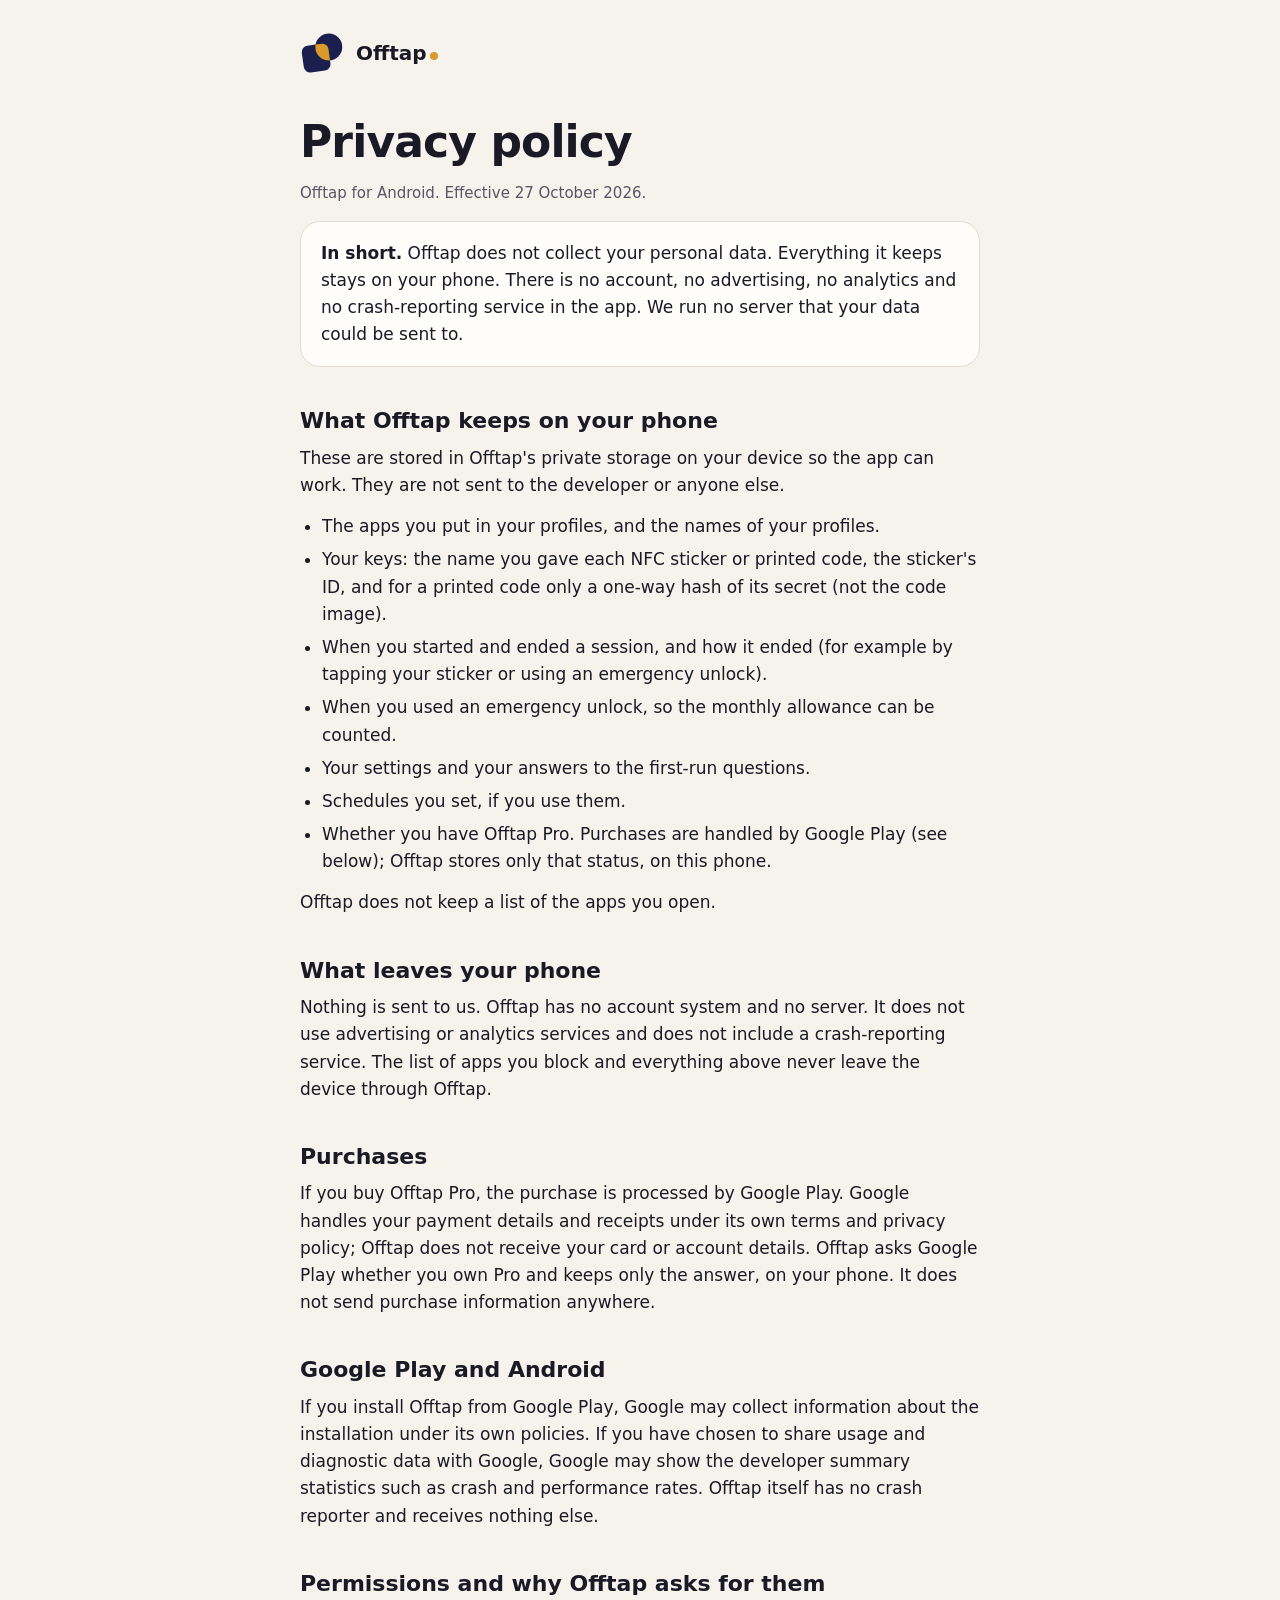
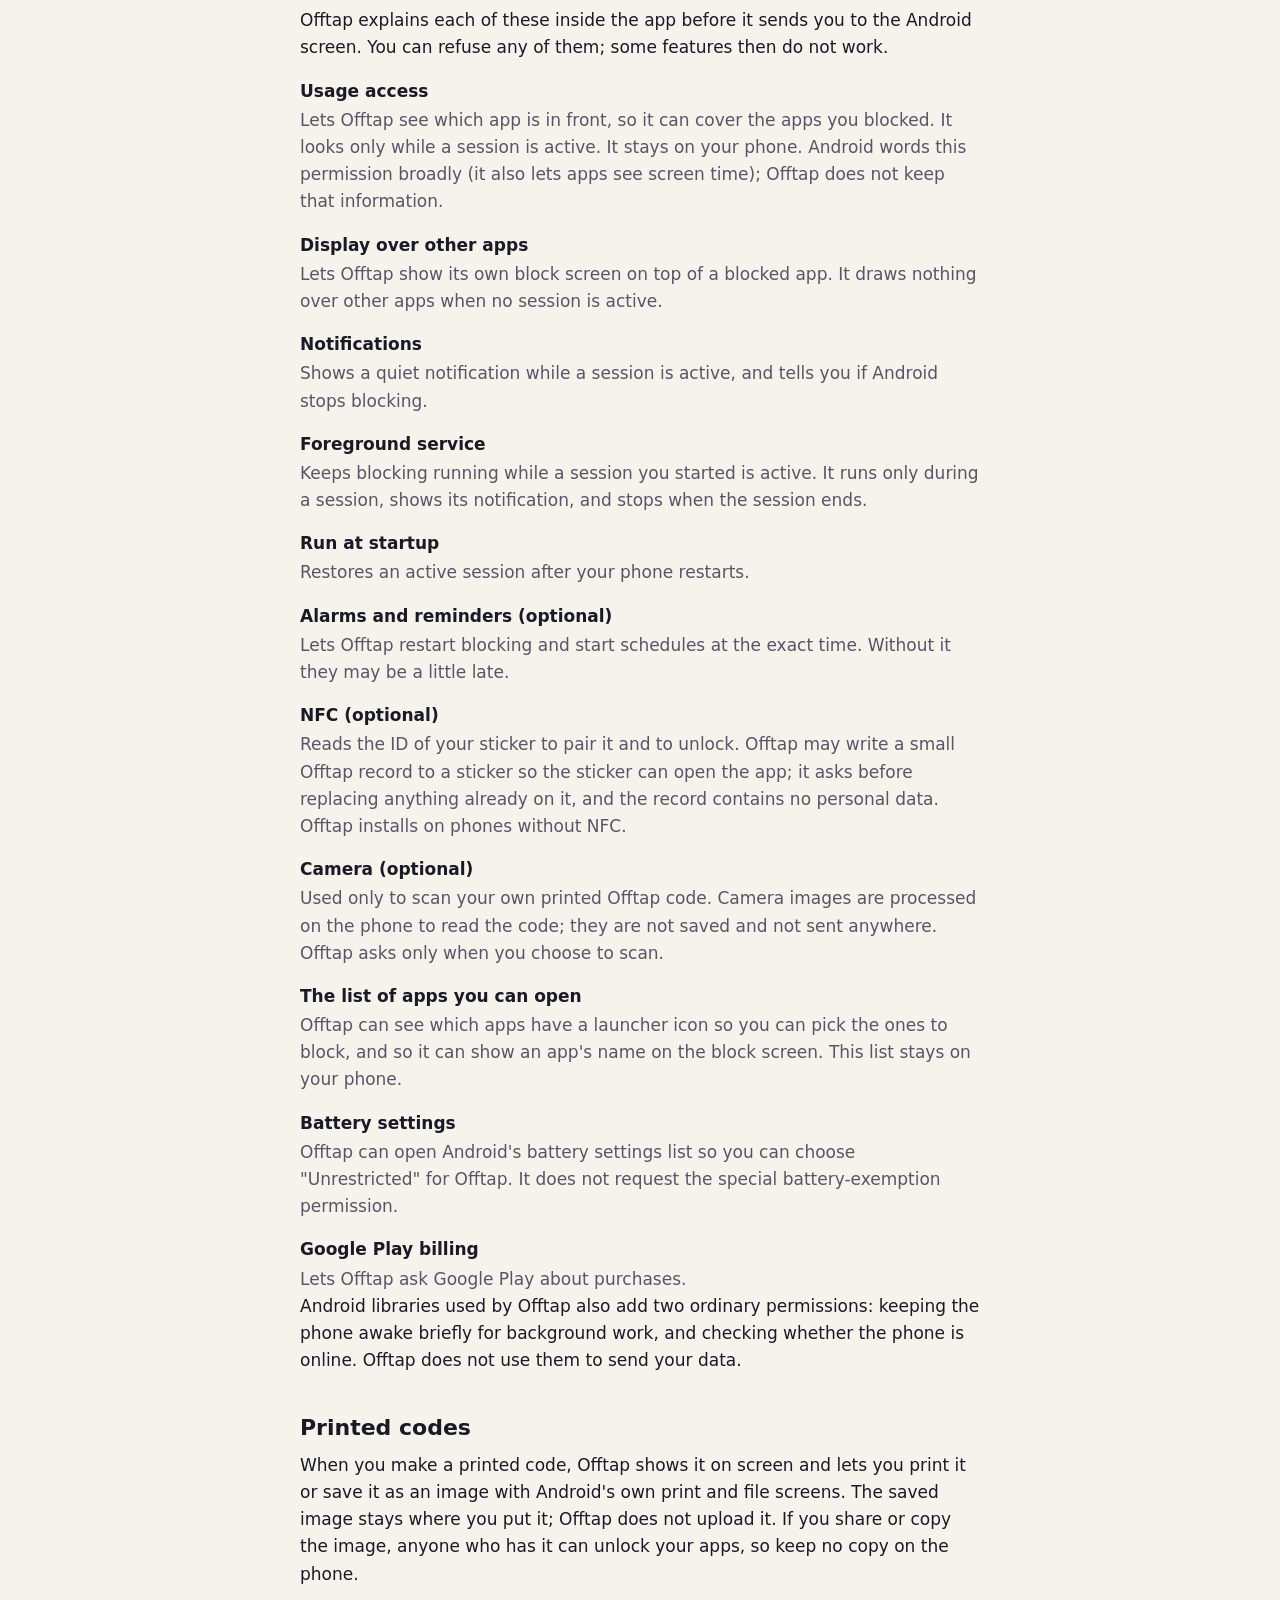
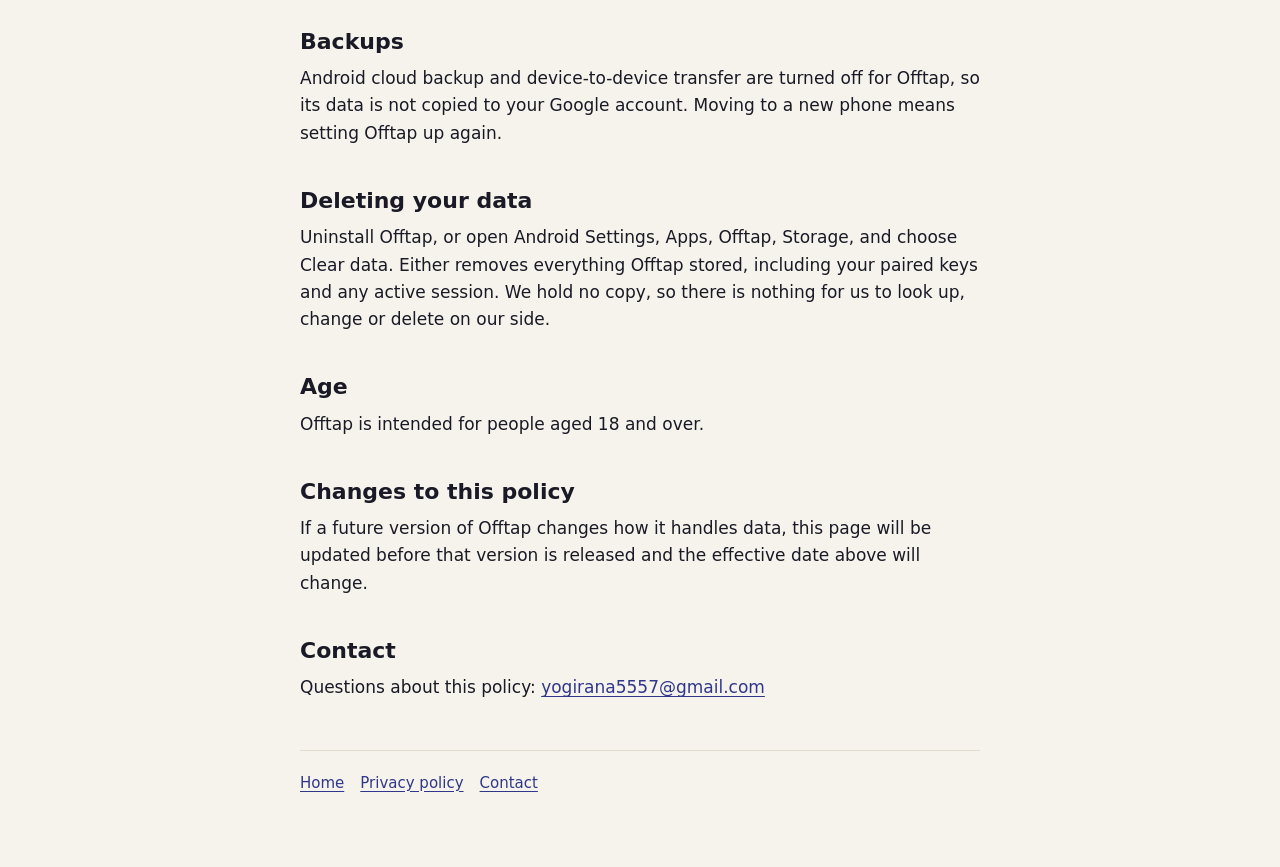
==== privacy/index.html @ 3bdf61bd "Initial commit: Offtap landing page and privacy policy Static HTML and CSS, no JavaScript, no extern" ====
<!doctype html>
<html lang="en">
<head>
<meta charset="utf-8">
<meta name="viewport" content="width=device-width,initial-scale=1">
<meta name="color-scheme" content="light dark">
<title>Offtap privacy policy</title>
<meta name="description" content="What the Offtap Android app stores on your phone, what it never does, and why each permission is needed.">
<link rel="icon" href="data:image/svg+xml,%3Csvg xmlns=%22http://www.w3.org/2000/svg%22 viewBox=%2221 21 66 66%22%3E%3Crect x=%220%22 y=%220%22 width=%22108%22 height=%22108%22 fill=%22%23D99A2B%22/%3E%3Cpath d=%22M34.65,44.51L53.1,41.92A8.28,8.28 0 0,1 62.45,48.97L65.04,67.42A8.28,8.28 0 0,1 58,76.77L39.55,79.36A8.28,8.28 0 0,1 30.2,72.32L27.6,53.87A8.28,8.28 0 0,1 34.65,44.51Z%22 fill=%22%231B1F4E%22/%3E%3Cpath d=%22M45.29,46.15A17.59,17.59 0 1,1 80.48,46.15A17.59,17.59 0 1,1 45.29,46.15Z%22 fill=%22%231B1F4E%22/%3E%3Cpath d=%22M45.58,42.98L51.63,42.13L53.76,41.86L55.3,41.91L56.78,42.24L58.16,42.82L59.41,43.65L60.49,44.68L61.37,45.9L62.03,47.28L62.39,48.62L63.24,54.62L64.09,60.64L64.5,63.59L62.88,63.75L60.43,63.58L58.03,63.07L55.73,62.23L53.56,61.07L51.57,59.63L49.81,57.93L48.3,55.99L47.07,53.87L46.15,51.59L45.56,49.21L45.3,46.77L45.38,44.31L45.56,43.1Z%22 fill=%22%23F7EEDB%22/%3E%3C/svg%3E%0A">
<style>
:root{color-scheme:light dark;--bg:#F6F3EC;--card:#FFFDF9;--ink:#191A26;--muted:#575566;--line:#E2DCD0;--accent:#30378A;--accentc:#E5E5F4;--ochre:#D99A2B}
@media (prefers-color-scheme:dark){:root{--bg:#111117;--card:#1A1A21;--ink:#EFEBE2;--muted:#AEAAB6;--line:#30303A;--accent:#B8BCF4;--accentc:#2E3373;--ochre:#E3A841}}
*{box-sizing:border-box}
html{-webkit-text-size-adjust:100%}
body{margin:0;background:var(--bg);color:var(--ink);font:400 17px/1.6 Inter,system-ui,-apple-system,"Segoe UI",Roboto,"Helvetica Neue",Arial,sans-serif}
.wrap{max-width:720px;margin:0 auto;padding:24px 20px 72px}
header.top{padding:8px 0 28px}
header.top a{color:var(--ink);text-decoration:none;font-weight:600;font-size:20px;display:inline-flex;align-items:center;gap:12px}
.dot{display:inline-block;width:8px;height:8px;border-radius:50%;background:var(--ochre);margin-left:3px}
.mark.dark{display:none}
@media (prefers-color-scheme:dark){.mark.light{display:none}.mark.dark{display:inline}}
h1{font-size:clamp(30px,7vw,44px);line-height:1.1;letter-spacing:-.02em;margin:8px 0 14px;font-weight:650}
h2{font-size:22px;line-height:1.25;margin:40px 0 10px;font-weight:600}
p{margin:0 0 14px}
.lead{font-size:19px;color:var(--muted)}
a{color:var(--accent);text-underline-offset:3px}
a:focus-visible{outline:3px solid var(--accent);outline-offset:2px;border-radius:4px}
.card{background:var(--card);border:1px solid var(--line);border-radius:20px;padding:18px 20px;margin:16px 0}
.card p:last-child,.card ul:last-child{margin-bottom:0}
ul,ol{padding-left:22px;margin:0 0 14px}
li{margin:0 0 6px}
dl{margin:0}
dt{font-weight:600;margin-top:16px}
dd{margin:2px 0 0;color:var(--muted)}
.meta{color:var(--muted);font-size:15px}
.pill{display:inline-block;background:var(--accentc);color:var(--ink);border-radius:999px;padding:2px 12px;font-size:14px;font-weight:600}
footer{margin-top:48px;padding-top:20px;border-top:1px solid var(--line);color:var(--muted);font-size:15px}
footer a{margin-right:16px}
</style>
</head>
<body>
<div class="wrap">
<header class="top"><a href="../"><svg class="mark light" viewBox="25.52 26.56 56.96 54.89" width="44" height="42" role="img" aria-label="Offtap mark"><path d="M34.65,44.51L53.1,41.92A8.28,8.28 0 0,1 62.45,48.97L65.04,67.42A8.28,8.28 0 0,1 58,76.77L39.55,79.36A8.28,8.28 0 0,1 30.2,72.32L27.6,53.87A8.28,8.28 0 0,1 34.65,44.51Z" fill="#1B1F4E"/><path d="M45.29,46.15A17.59,17.59 0 1,1 80.48,46.15A17.59,17.59 0 1,1 45.29,46.15Z" fill="#1B1F4E"/><path d="M45.58,42.98L51.63,42.13L53.76,41.86L55.3,41.91L56.78,42.24L58.16,42.82L59.41,43.65L60.49,44.68L61.37,45.9L62.03,47.28L62.39,48.62L63.24,54.62L64.09,60.64L64.5,63.59L62.88,63.75L60.43,63.58L58.03,63.07L55.73,62.23L53.56,61.07L51.57,59.63L49.81,57.93L48.3,55.99L47.07,53.87L46.15,51.59L45.56,49.21L45.3,46.77L45.38,44.31L45.56,43.1Z" fill="#D99A2B"/></svg><svg class="mark dark" viewBox="25.52 26.56 56.96 54.89" width="44" height="42" role="img" aria-label="Offtap mark"><path d="M64.84,65.95L65.11,68.08L65.06,69.62L64.73,71.1L64.14,72.48L63.32,73.73L62.28,74.81L61.06,75.69L59.69,76.35L58.35,76.71L52.35,77.56L46.32,78.41L40.27,79.26L38.57,79.44L37.05,79.33L35.58,78.95L34.22,78.31L33,77.45L31.96,76.37L31.12,75.12L30.52,73.72L29.55,67.69L28.71,61.75L27.87,55.77L27.55,53.36L27.57,51.82L27.87,50.33L28.43,48.94L29.23,47.67L30.25,46.57L31.45,45.67L32.81,44.99L34.15,44.6L40.17,43.74L43.27,43.3L43.09,45.88L43.2,48.22L43.58,50.54L44.23,52.79L45.15,54.95L46.32,56.99L47.72,58.88L49.33,60.58L51.14,62.09L53.11,63.36L55.21,64.4L57.43,65.18L59.72,65.69L62.05,65.93L64.4,65.89L64.81,65.85Z" fill="#EFEBE2"/><path d="M46.19,40.6L47.12,38.33L48.36,36.21L49.89,34.29L51.67,32.6L53.66,31.17L55.84,30.03L58.15,29.21L60.56,28.71L63.01,28.56L65.45,28.75L67.85,29.27L70.15,30.13L72.31,31.3L74.29,32.75L76.04,34.47L77.54,36.42L78.75,38.55L79.65,40.83L80.23,43.22L80.47,45.66L80.37,48.11L79.93,50.53L79.15,52.86L78.06,55.06L76.67,57.08L75.02,58.89L73.13,60.46L71.03,61.74L68.79,62.73L66.78,63.31L65.85,57.34L65.01,51.37L64.55,48.16L64.16,46.71L63.49,45.18L62.6,43.79L61.5,42.55L60.22,41.51L58.8,40.68L57.26,40.08L55.63,39.73L54.13,39.64L48.17,40.39L46.18,40.67Z" fill="#EFEBE2"/><path d="M45.58,42.98L51.63,42.13L53.76,41.86L55.3,41.91L56.78,42.24L58.16,42.82L59.41,43.65L60.49,44.68L61.37,45.9L62.03,47.28L62.39,48.62L63.24,54.62L64.09,60.64L64.5,63.59L62.88,63.75L60.43,63.58L58.03,63.07L55.73,62.23L53.56,61.07L51.57,59.63L49.81,57.93L48.3,55.99L47.07,53.87L46.15,51.59L45.56,49.21L45.3,46.77L45.38,44.31L45.56,43.1Z" fill="#E3A841"/></svg><span>Offtap<i class="dot"></i></span></a></header>
<main>
<h1>Privacy policy</h1>
<p class="meta">Offtap for Android. Effective 27 October 2026.</p>

<div class="card">
<p><strong>In short.</strong> Offtap does not collect your personal data. Everything it keeps stays on your phone. There is no account, no advertising, no analytics and no crash-reporting service in the app. We run no server that your data could be sent to.</p>
</div>

<h2>What Offtap keeps on your phone</h2>
<p>These are stored in Offtap's private storage on your device so the app can work. They are not sent to the developer or anyone else.</p>
<ul>
<li>The apps you put in your profiles, and the names of your profiles.</li>
<li>Your keys: the name you gave each NFC sticker or printed code, the sticker's ID, and for a printed code only a one-way hash of its secret (not the code image).</li>
<li>When you started and ended a session, and how it ended (for example by tapping your sticker or using an emergency unlock).</li>
<li>When you used an emergency unlock, so the monthly allowance can be counted.</li>
<li>Your settings and your answers to the first-run questions.</li>
<li>Schedules you set, if you use them.</li>
<li>Whether you have Offtap Pro. Purchases are handled by Google Play (see below); Offtap stores only that status, on this phone.</li>
</ul>
<p>Offtap does not keep a list of the apps you open.</p>

<h2>What leaves your phone</h2>
<p>Nothing is sent to us. Offtap has no account system and no server. It does not use advertising or analytics services and does not include a crash-reporting service. The list of apps you block and everything above never leave the device through Offtap.</p>

<h2>Purchases</h2>
<p>If you buy Offtap Pro, the purchase is processed by Google Play. Google handles your payment details and receipts under its own terms and privacy policy; Offtap does not receive your card or account details. Offtap asks Google Play whether you own Pro and keeps only the answer, on your phone. It does not send purchase information anywhere.</p>

<h2>Google Play and Android</h2>
<p>If you install Offtap from Google Play, Google may collect information about the installation under its own policies. If you have chosen to share usage and diagnostic data with Google, Google may show the developer summary statistics such as crash and performance rates. Offtap itself has no crash reporter and receives nothing else.</p>

<h2>Permissions and why Offtap asks for them</h2>
<p>Offtap explains each of these inside the app before it sends you to the Android screen. You can refuse any of them; some features then do not work.</p>
<dl>
<dt>Usage access</dt>
<dd>Lets Offtap see which app is in front, so it can cover the apps you blocked. It looks only while a session is active. It stays on your phone. Android words this permission broadly (it also lets apps see screen time); Offtap does not keep that information.</dd>
<dt>Display over other apps</dt>
<dd>Lets Offtap show its own block screen on top of a blocked app. It draws nothing over other apps when no session is active.</dd>
<dt>Notifications</dt>
<dd>Shows a quiet notification while a session is active, and tells you if Android stops blocking.</dd>
<dt>Foreground service</dt>
<dd>Keeps blocking running while a session you started is active. It runs only during a session, shows its notification, and stops when the session ends.</dd>
<dt>Run at startup</dt>
<dd>Restores an active session after your phone restarts.</dd>
<dt>Alarms and reminders (optional)</dt>
<dd>Lets Offtap restart blocking and start schedules at the exact time. Without it they may be a little late.</dd>
<dt>NFC (optional)</dt>
<dd>Reads the ID of your sticker to pair it and to unlock. Offtap may write a small Offtap record to a sticker so the sticker can open the app; it asks before replacing anything already on it, and the record contains no personal data. Offtap installs on phones without NFC.</dd>
<dt>Camera (optional)</dt>
<dd>Used only to scan your own printed Offtap code. Camera images are processed on the phone to read the code; they are not saved and not sent anywhere. Offtap asks only when you choose to scan.</dd>
<dt>The list of apps you can open</dt>
<dd>Offtap can see which apps have a launcher icon so you can pick the ones to block, and so it can show an app's name on the block screen. This list stays on your phone.</dd>
<dt>Battery settings</dt>
<dd>Offtap can open Android's battery settings list so you can choose "Unrestricted" for Offtap. It does not request the special battery-exemption permission.</dd>
<dt>Google Play billing</dt>
<dd>Lets Offtap ask Google Play about purchases.</dd>
</dl>
<p>Android libraries used by Offtap also add two ordinary permissions: keeping the phone awake briefly for background work, and checking whether the phone is online. Offtap does not use them to send your data.</p>

<h2>Printed codes</h2>
<p>When you make a printed code, Offtap shows it on screen and lets you print it or save it as an image with Android's own print and file screens. The saved image stays where you put it; Offtap does not upload it. If you share or copy the image, anyone who has it can unlock your apps, so keep no copy on the phone.</p>

<h2>Backups</h2>
<p>Android cloud backup and device-to-device transfer are turned off for Offtap, so its data is not copied to your Google account. Moving to a new phone means setting Offtap up again.</p>

<h2>Deleting your data</h2>
<p>Uninstall Offtap, or open Android Settings, Apps, Offtap, Storage, and choose Clear data. Either removes everything Offtap stored, including your paired keys and any active session. We hold no copy, so there is nothing for us to look up, change or delete on our side.</p>

<h2>Age</h2>
<p>Offtap is intended for people aged 18 and over.</p>

<h2>Changes to this policy</h2>
<p>If a future version of Offtap changes how it handles data, this page will be updated before that version is released and the effective date above will change.</p>

<h2>Contact</h2>
<p>Questions about this policy: <a href="mailto:yogirana5557@gmail.com">yogirana5557@gmail.com</a></p>
</main>
<footer>
<a href="../">Home</a><a href="./">Privacy policy</a><a href="mailto:yogirana5557@gmail.com">Contact</a>
</footer>
</div>
</body>
</html>
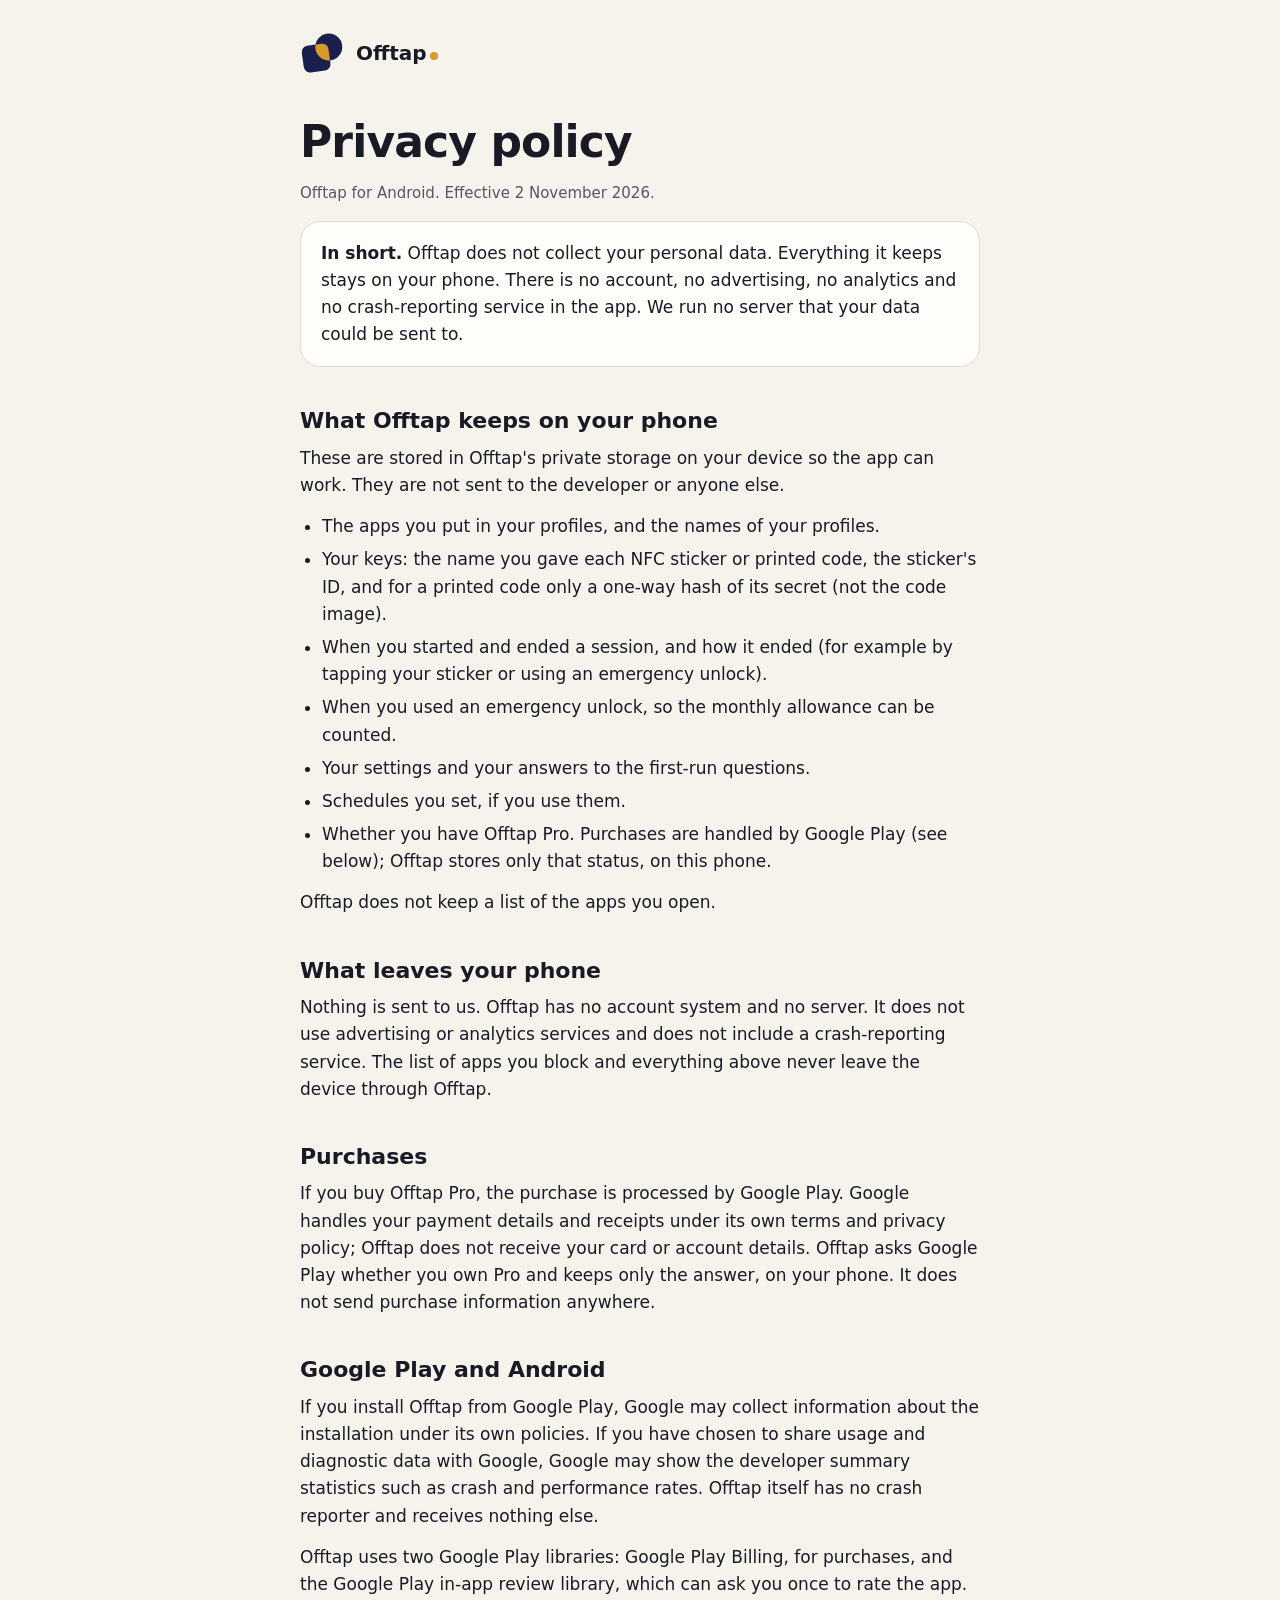
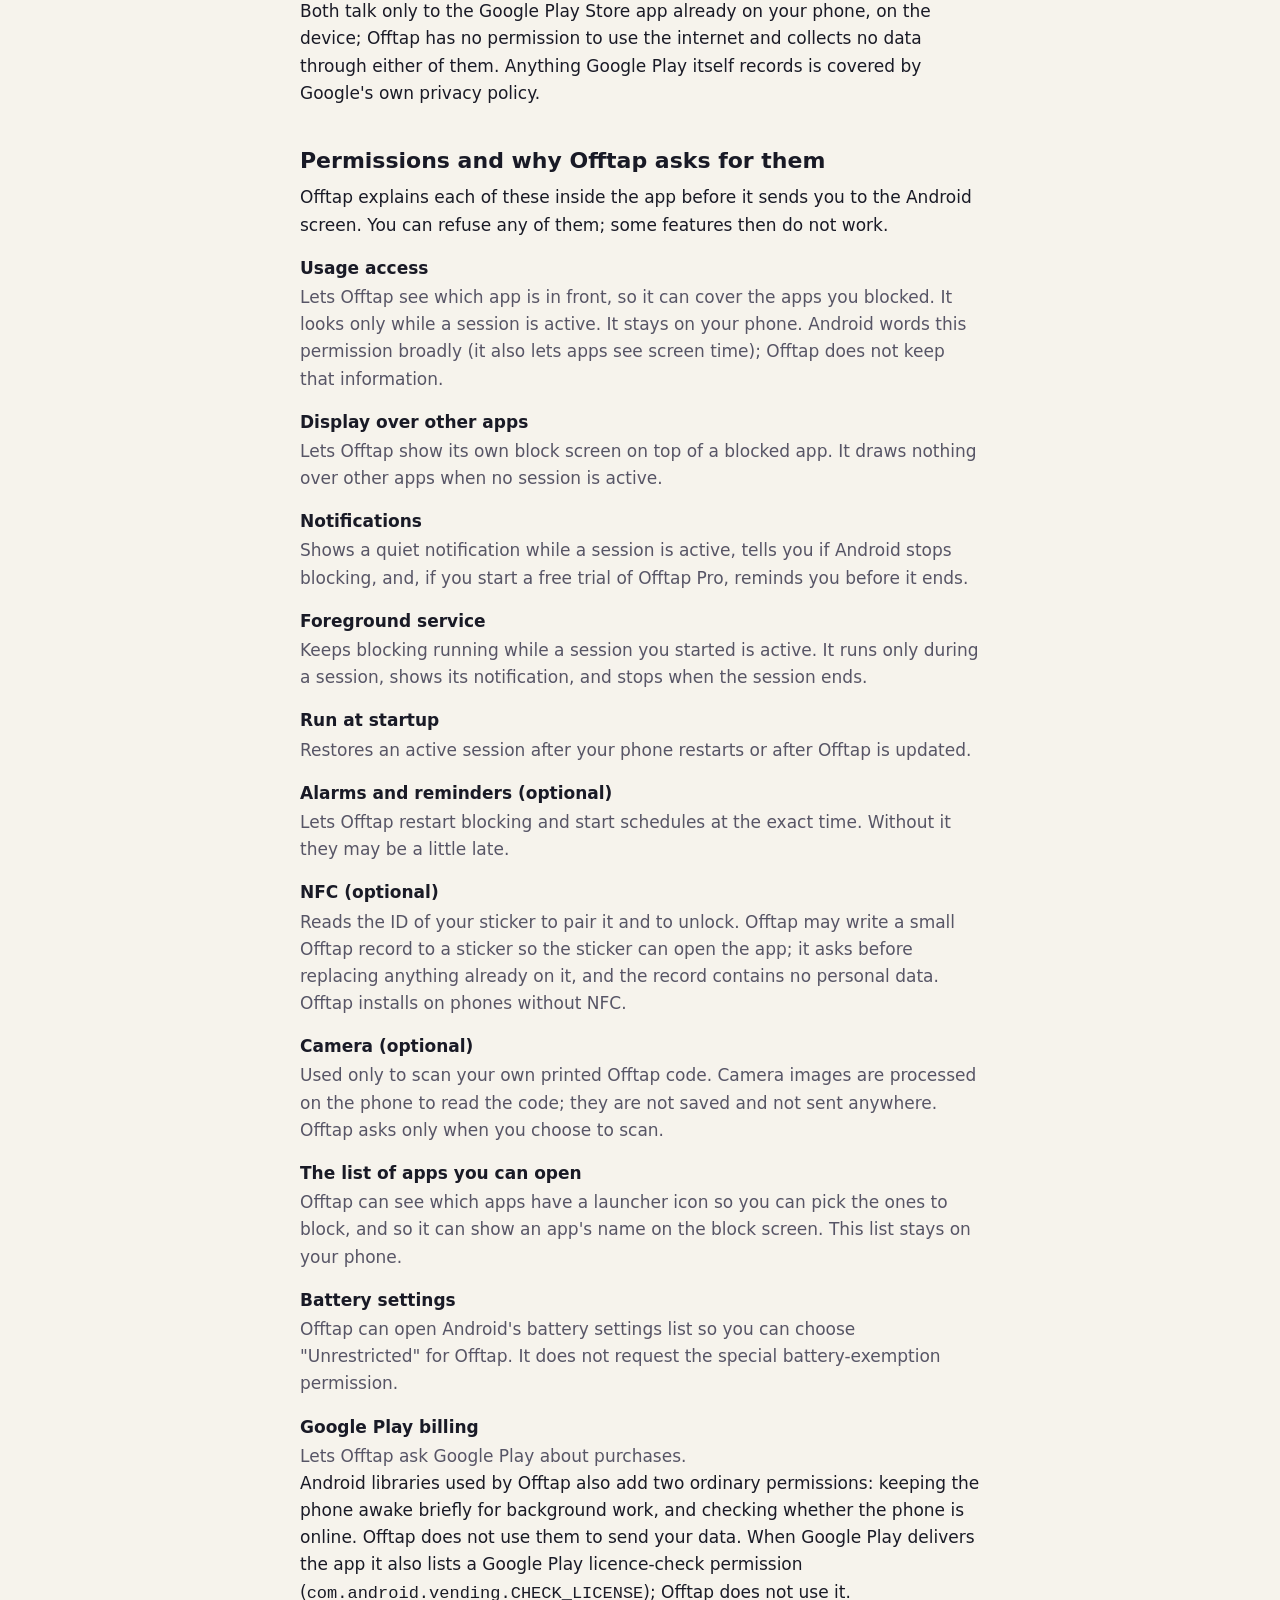
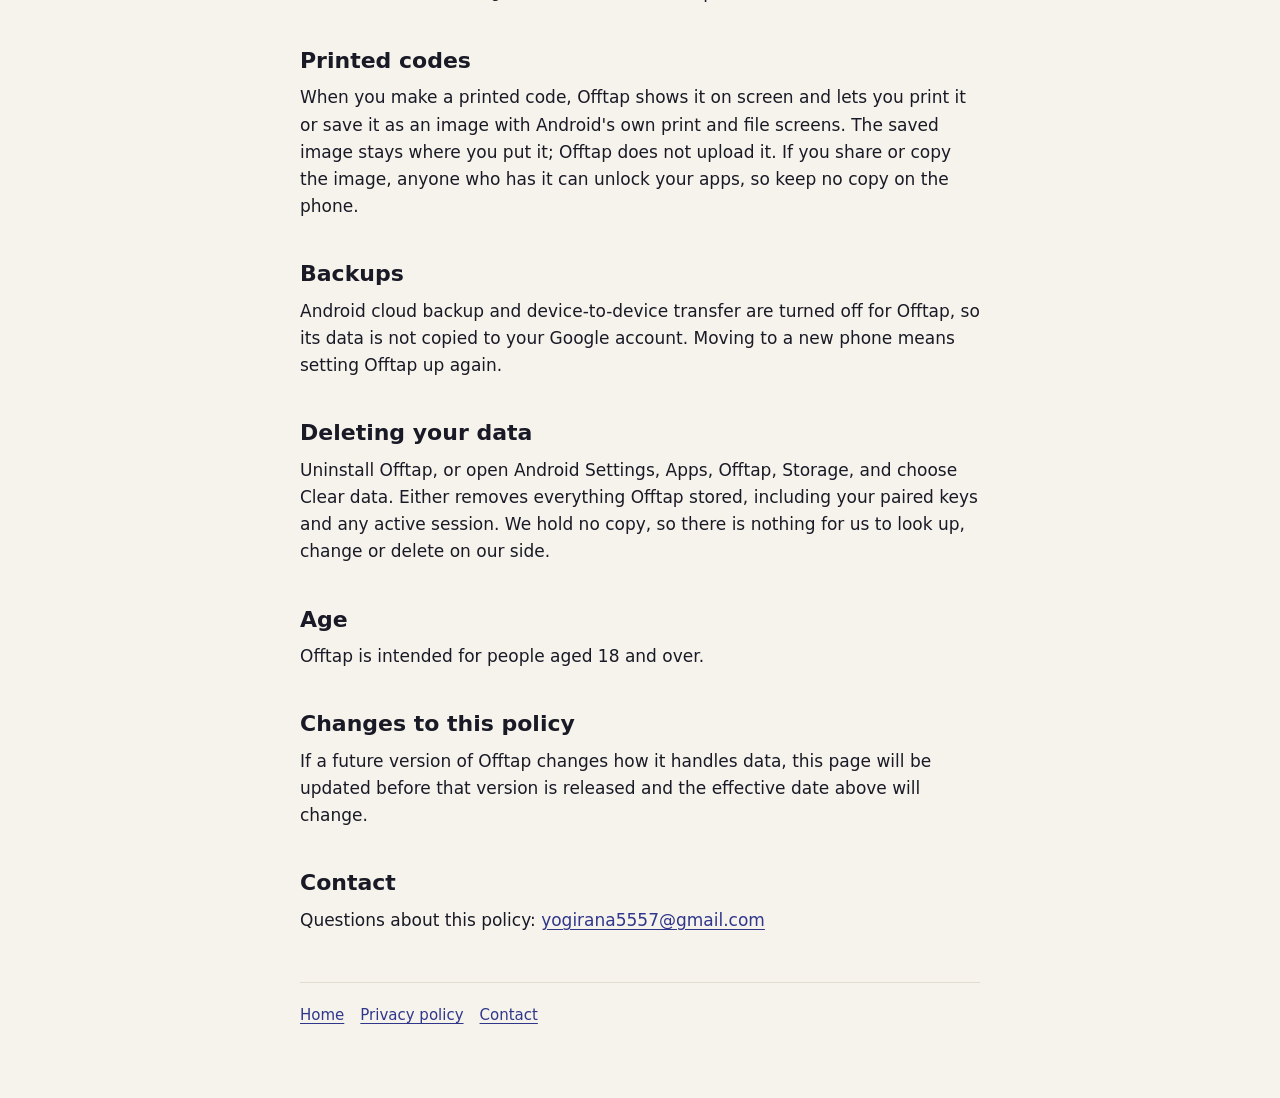
==== commit 0f525995: "Site: Play Store link, privacy policy update (billing/review libraries, CHECK_LICENSE, effective 2 N" ====
--- a/privacy/index.html
+++ b/privacy/index.html
@@ -43,7 +43,7 @@
 <header class="top"><a href="../"><svg class="mark light" viewBox="25.52 26.56 56.96 54.89" width="44" height="42" role="img" aria-label="Offtap mark"><path d="M34.65,44.51L53.1,41.92A8.28,8.28 0 0,1 62.45,48.97L65.04,67.42A8.28,8.28 0 0,1 58,76.77L39.55,79.36A8.28,8.28 0 0,1 30.2,72.32L27.6,53.87A8.28,8.28 0 0,1 34.65,44.51Z" fill="#1B1F4E"/><path d="M45.29,46.15A17.59,17.59 0 1,1 80.48,46.15A17.59,17.59 0 1,1 45.29,46.15Z" fill="#1B1F4E"/><path d="M45.58,42.98L51.63,42.13L53.76,41.86L55.3,41.91L56.78,42.24L58.16,42.82L59.41,43.65L60.49,44.68L61.37,45.9L62.03,47.28L62.39,48.62L63.24,54.62L64.09,60.64L64.5,63.59L62.88,63.75L60.43,63.58L58.03,63.07L55.73,62.23L53.56,61.07L51.57,59.63L49.81,57.93L48.3,55.99L47.07,53.87L46.15,51.59L45.56,49.21L45.3,46.77L45.38,44.31L45.56,43.1Z" fill="#D99A2B"/></svg><svg class="mark dark" viewBox="25.52 26.56 56.96 54.89" width="44" height="42" role="img" aria-label="Offtap mark"><path d="M64.84,65.95L65.11,68.08L65.06,69.62L64.73,71.1L64.14,72.48L63.32,73.73L62.28,74.81L61.06,75.69L59.69,76.35L58.35,76.71L52.35,77.56L46.32,78.41L40.27,79.26L38.57,79.44L37.05,79.33L35.58,78.95L34.22,78.31L33,77.45L31.96,76.37L31.12,75.12L30.52,73.72L29.55,67.69L28.71,61.75L27.87,55.77L27.55,53.36L27.57,51.82L27.87,50.33L28.43,48.94L29.23,47.67L30.25,46.57L31.45,45.67L32.81,44.99L34.15,44.6L40.17,43.74L43.27,43.3L43.09,45.88L43.2,48.22L43.58,50.54L44.23,52.79L45.15,54.95L46.32,56.99L47.72,58.88L49.33,60.58L51.14,62.09L53.11,63.36L55.21,64.4L57.43,65.18L59.72,65.69L62.05,65.93L64.4,65.89L64.81,65.85Z" fill="#EFEBE2"/><path d="M46.19,40.6L47.12,38.33L48.36,36.21L49.89,34.29L51.67,32.6L53.66,31.17L55.84,30.03L58.15,29.21L60.56,28.71L63.01,28.56L65.45,28.75L67.85,29.27L70.15,30.13L72.31,31.3L74.29,32.75L76.04,34.47L77.54,36.42L78.75,38.55L79.65,40.83L80.23,43.22L80.47,45.66L80.37,48.11L79.93,50.53L79.15,52.86L78.06,55.06L76.67,57.08L75.02,58.89L73.13,60.46L71.03,61.74L68.79,62.73L66.78,63.31L65.85,57.34L65.01,51.37L64.55,48.16L64.16,46.71L63.49,45.18L62.6,43.79L61.5,42.55L60.22,41.51L58.8,40.68L57.26,40.08L55.63,39.73L54.13,39.64L48.17,40.39L46.18,40.67Z" fill="#EFEBE2"/><path d="M45.58,42.98L51.63,42.13L53.76,41.86L55.3,41.91L56.78,42.24L58.16,42.82L59.41,43.65L60.49,44.68L61.37,45.9L62.03,47.28L62.39,48.62L63.24,54.62L64.09,60.64L64.5,63.59L62.88,63.75L60.43,63.58L58.03,63.07L55.73,62.23L53.56,61.07L51.57,59.63L49.81,57.93L48.3,55.99L47.07,53.87L46.15,51.59L45.56,49.21L45.3,46.77L45.38,44.31L45.56,43.1Z" fill="#E3A841"/></svg><span>Offtap<i class="dot"></i></span></a></header>
 <main>
 <h1>Privacy policy</h1>
-<p class="meta">Offtap for Android. Effective 27 October 2026.</p>
+<p class="meta">Offtap for Android. Effective 2 November 2026.</p>
 
 <div class="card">
 <p><strong>In short.</strong> Offtap does not collect your personal data. Everything it keeps stays on your phone. There is no account, no advertising, no analytics and no crash-reporting service in the app. We run no server that your data could be sent to.</p>
@@ -70,6 +70,7 @@
 
 <h2>Google Play and Android</h2>
 <p>If you install Offtap from Google Play, Google may collect information about the installation under its own policies. If you have chosen to share usage and diagnostic data with Google, Google may show the developer summary statistics such as crash and performance rates. Offtap itself has no crash reporter and receives nothing else.</p>
+<p>Offtap uses two Google Play libraries: Google Play Billing, for purchases, and the Google Play in-app review library, which can ask you once to rate the app. Both talk only to the Google Play Store app already on your phone, on the device; Offtap has no permission to use the internet and collects no data through either of them. Anything Google Play itself records is covered by Google's own privacy policy.</p>
 
 <h2>Permissions and why Offtap asks for them</h2>
 <p>Offtap explains each of these inside the app before it sends you to the Android screen. You can refuse any of them; some features then do not work.</p>
@@ -79,11 +80,11 @@
 <dt>Display over other apps</dt>
 <dd>Lets Offtap show its own block screen on top of a blocked app. It draws nothing over other apps when no session is active.</dd>
 <dt>Notifications</dt>
-<dd>Shows a quiet notification while a session is active, and tells you if Android stops blocking.</dd>
+<dd>Shows a quiet notification while a session is active, tells you if Android stops blocking, and, if you start a free trial of Offtap Pro, reminds you before it ends.</dd>
 <dt>Foreground service</dt>
 <dd>Keeps blocking running while a session you started is active. It runs only during a session, shows its notification, and stops when the session ends.</dd>
 <dt>Run at startup</dt>
-<dd>Restores an active session after your phone restarts.</dd>
+<dd>Restores an active session after your phone restarts or after Offtap is updated.</dd>
 <dt>Alarms and reminders (optional)</dt>
 <dd>Lets Offtap restart blocking and start schedules at the exact time. Without it they may be a little late.</dd>
 <dt>NFC (optional)</dt>
@@ -97,7 +98,7 @@
 <dt>Google Play billing</dt>
 <dd>Lets Offtap ask Google Play about purchases.</dd>
 </dl>
-<p>Android libraries used by Offtap also add two ordinary permissions: keeping the phone awake briefly for background work, and checking whether the phone is online. Offtap does not use them to send your data.</p>
+<p>Android libraries used by Offtap also add two ordinary permissions: keeping the phone awake briefly for background work, and checking whether the phone is online. Offtap does not use them to send your data. When Google Play delivers the app it also lists a Google Play licence-check permission (<code>com.android.vending.CHECK_LICENSE</code>); Offtap does not use it.</p>
 
 <h2>Printed codes</h2>
 <p>When you make a printed code, Offtap shows it on screen and lets you print it or save it as an image with Android's own print and file screens. The saved image stays where you put it; Offtap does not upload it. If you share or copy the image, anyone who has it can unlock your apps, so keep no copy on the phone.</p>
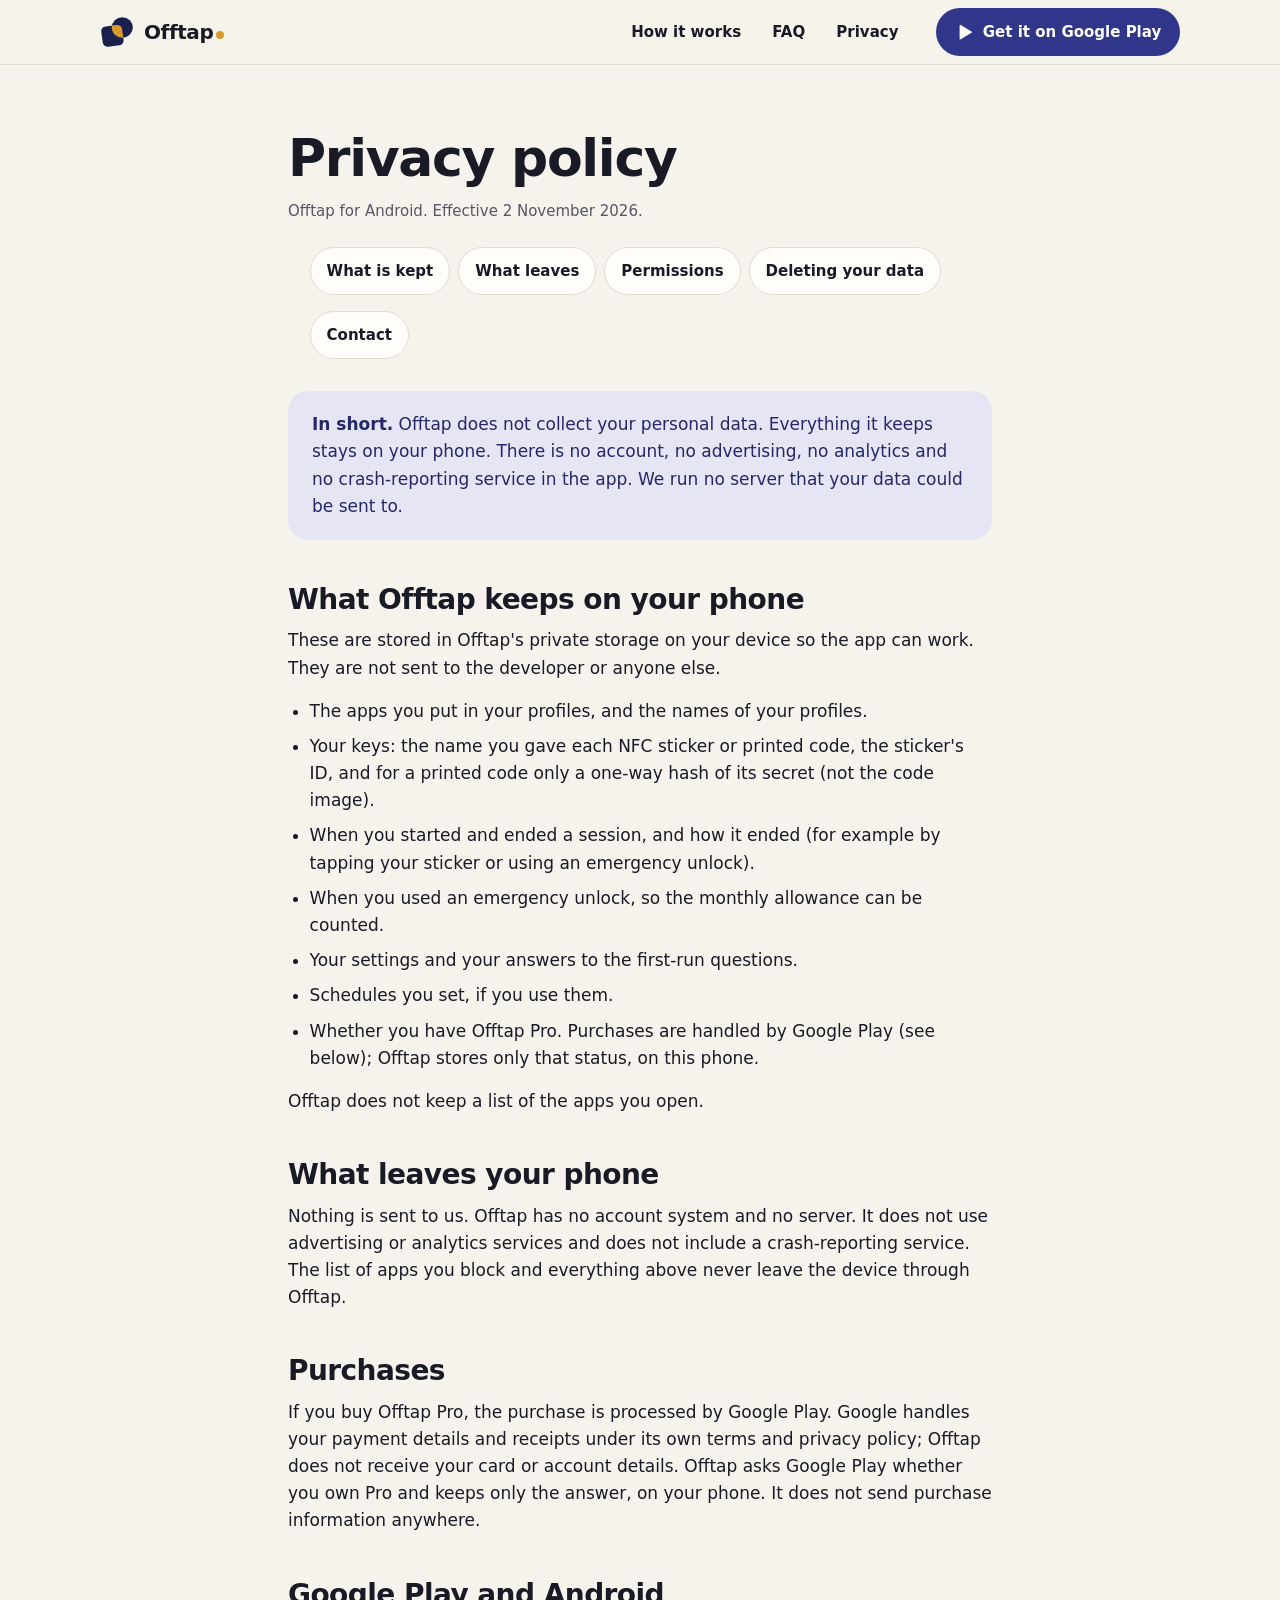
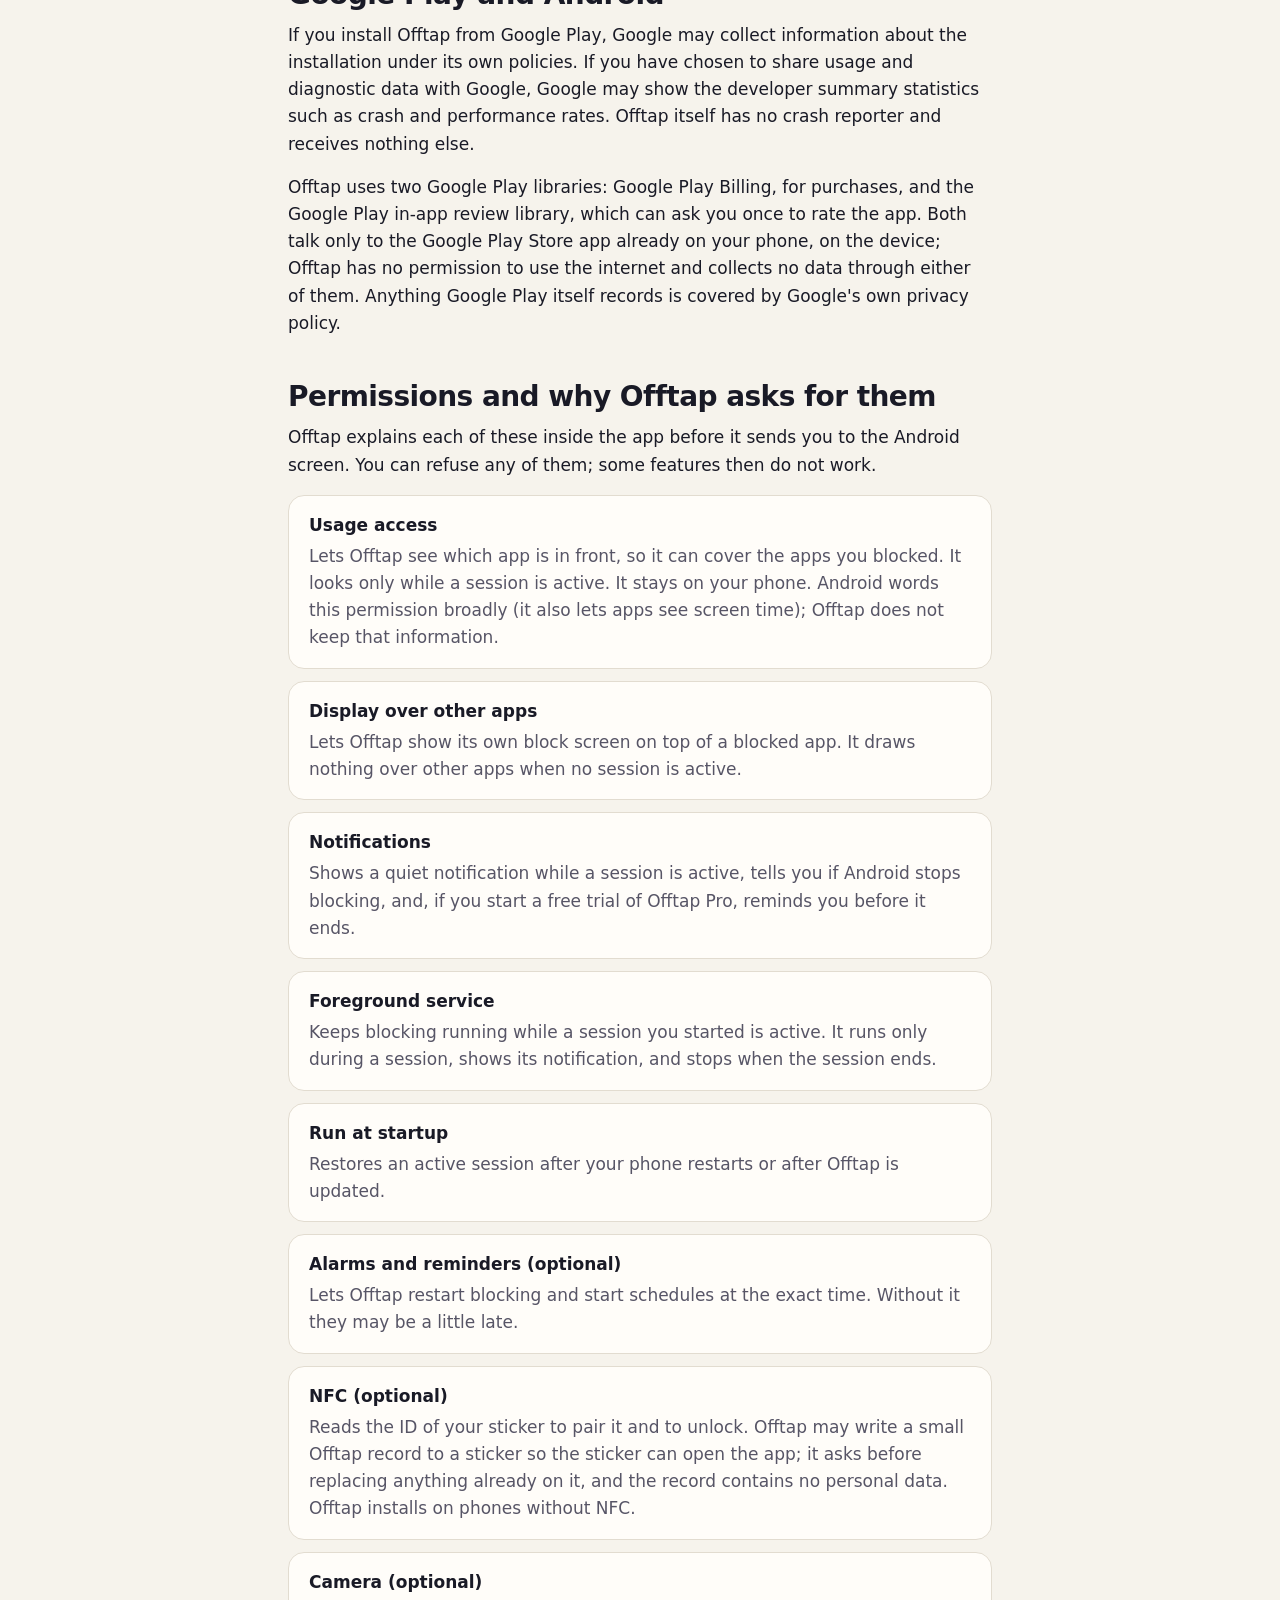
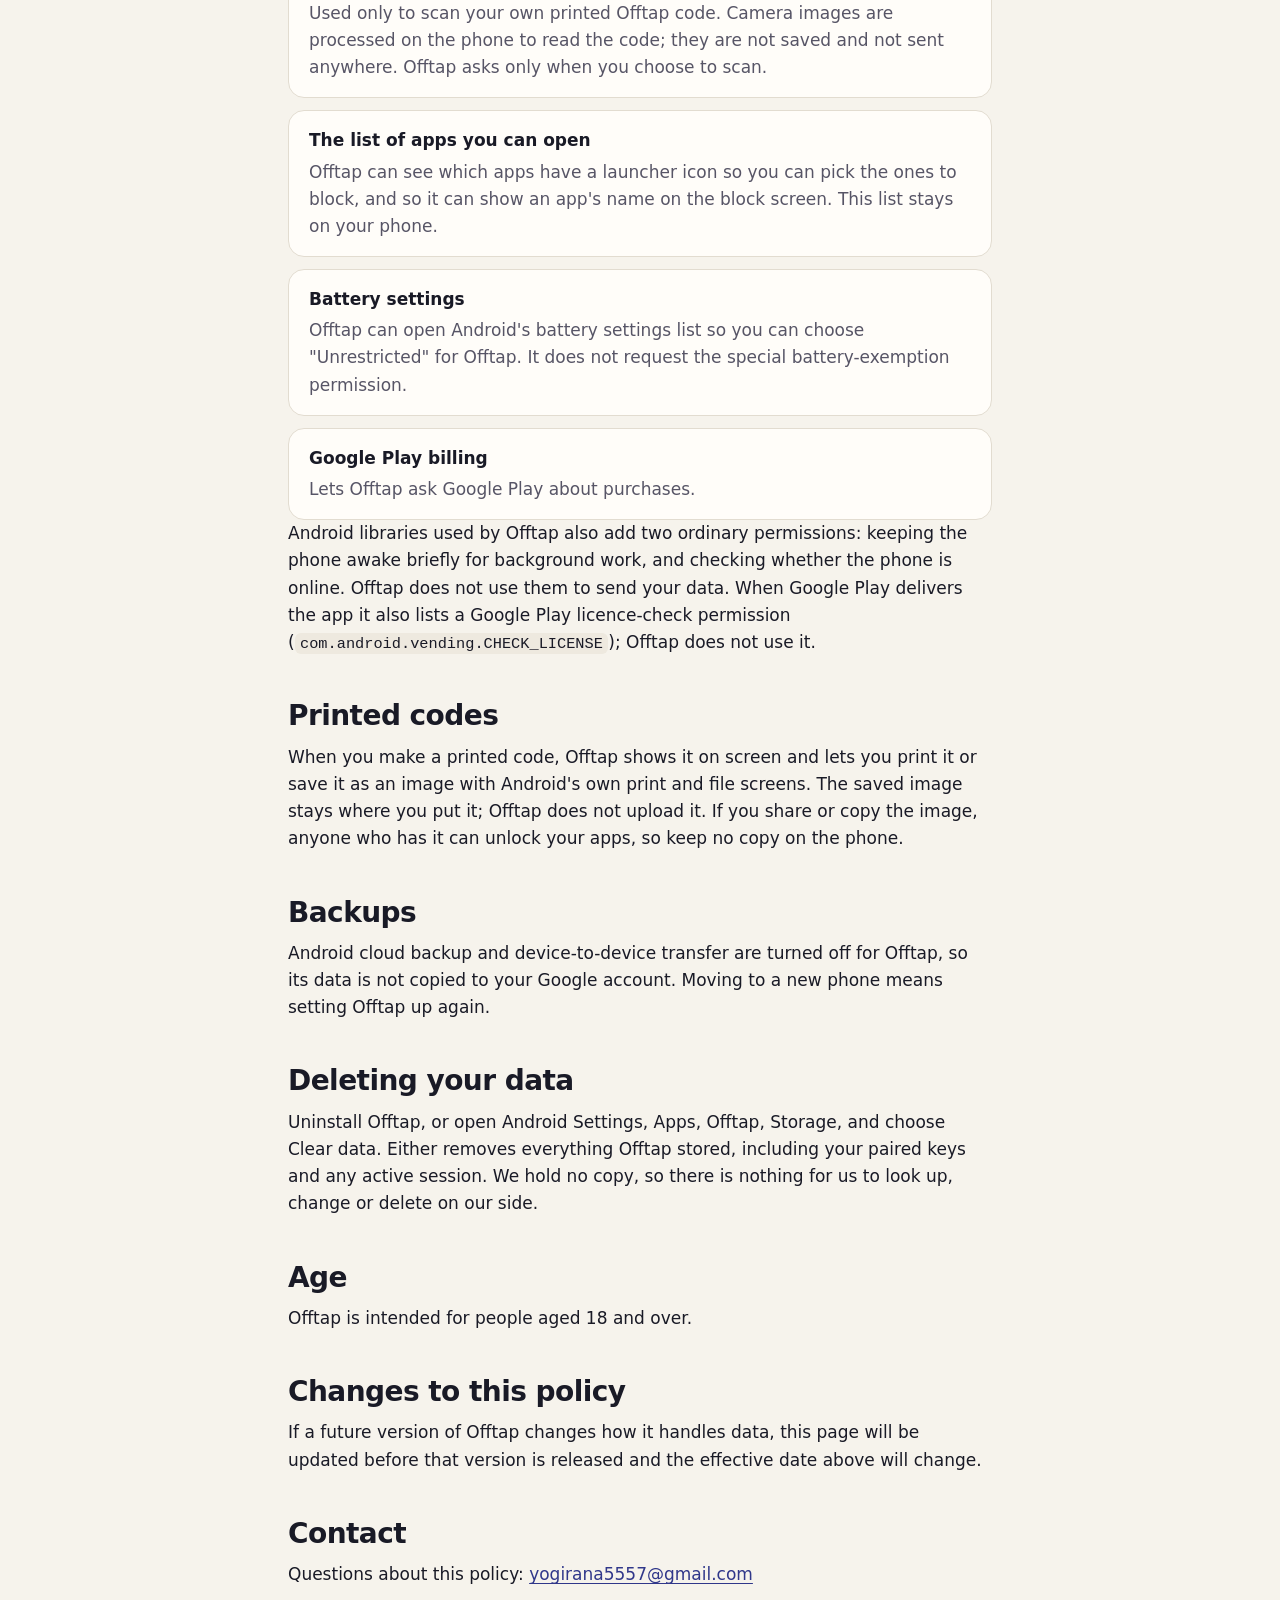
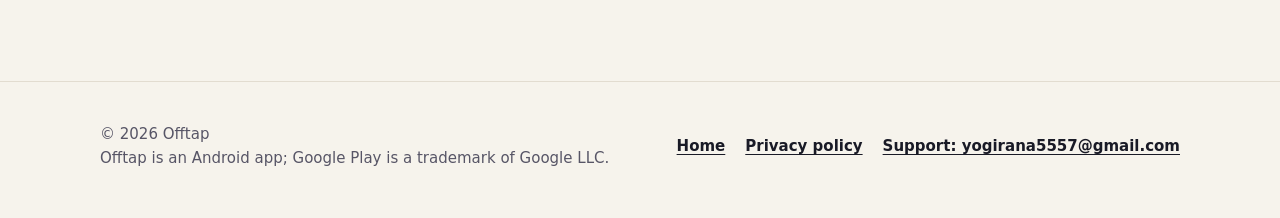
==== commit ed01fd05: "Redesign site: responsive landing page, restyled privacy page, 404, self-contained assets (no extern" ====
--- a/privacy/index.html
+++ b/privacy/index.html
@@ -4,52 +4,48 @@
 <meta charset="utf-8">
 <meta name="viewport" content="width=device-width,initial-scale=1">
 <meta name="color-scheme" content="light dark">
+<meta name="theme-color" content="#F6F3EC" media="(prefers-color-scheme: light)">
+<meta name="theme-color" content="#111117" media="(prefers-color-scheme: dark)">
 <title>Offtap privacy policy</title>
 <meta name="description" content="What the Offtap Android app stores on your phone, what it never does, and why each permission is needed.">
-<link rel="icon" href="data:image/svg+xml,%3Csvg xmlns=%22http://www.w3.org/2000/svg%22 viewBox=%2221 21 66 66%22%3E%3Crect x=%220%22 y=%220%22 width=%22108%22 height=%22108%22 fill=%22%23D99A2B%22/%3E%3Cpath d=%22M34.65,44.51L53.1,41.92A8.28,8.28 0 0,1 62.45,48.97L65.04,67.42A8.28,8.28 0 0,1 58,76.77L39.55,79.36A8.28,8.28 0 0,1 30.2,72.32L27.6,53.87A8.28,8.28 0 0,1 34.65,44.51Z%22 fill=%22%231B1F4E%22/%3E%3Cpath d=%22M45.29,46.15A17.59,17.59 0 1,1 80.48,46.15A17.59,17.59 0 1,1 45.29,46.15Z%22 fill=%22%231B1F4E%22/%3E%3Cpath d=%22M45.58,42.98L51.63,42.13L53.76,41.86L55.3,41.91L56.78,42.24L58.16,42.82L59.41,43.65L60.49,44.68L61.37,45.9L62.03,47.28L62.39,48.62L63.24,54.62L64.09,60.64L64.5,63.59L62.88,63.75L60.43,63.58L58.03,63.07L55.73,62.23L53.56,61.07L51.57,59.63L49.81,57.93L48.3,55.99L47.07,53.87L46.15,51.59L45.56,49.21L45.3,46.77L45.38,44.31L45.56,43.1Z%22 fill=%22%23F7EEDB%22/%3E%3C/svg%3E%0A">
-<style>
-:root{color-scheme:light dark;--bg:#F6F3EC;--card:#FFFDF9;--ink:#191A26;--muted:#575566;--line:#E2DCD0;--accent:#30378A;--accentc:#E5E5F4;--ochre:#D99A2B}
-@media (prefers-color-scheme:dark){:root{--bg:#111117;--card:#1A1A21;--ink:#EFEBE2;--muted:#AEAAB6;--line:#30303A;--accent:#B8BCF4;--accentc:#2E3373;--ochre:#E3A841}}
-*{box-sizing:border-box}
-html{-webkit-text-size-adjust:100%}
-body{margin:0;background:var(--bg);color:var(--ink);font:400 17px/1.6 Inter,system-ui,-apple-system,"Segoe UI",Roboto,"Helvetica Neue",Arial,sans-serif}
-.wrap{max-width:720px;margin:0 auto;padding:24px 20px 72px}
-header.top{padding:8px 0 28px}
-header.top a{color:var(--ink);text-decoration:none;font-weight:600;font-size:20px;display:inline-flex;align-items:center;gap:12px}
-.dot{display:inline-block;width:8px;height:8px;border-radius:50%;background:var(--ochre);margin-left:3px}
-.mark.dark{display:none}
-@media (prefers-color-scheme:dark){.mark.light{display:none}.mark.dark{display:inline}}
-h1{font-size:clamp(30px,7vw,44px);line-height:1.1;letter-spacing:-.02em;margin:8px 0 14px;font-weight:650}
-h2{font-size:22px;line-height:1.25;margin:40px 0 10px;font-weight:600}
-p{margin:0 0 14px}
-.lead{font-size:19px;color:var(--muted)}
-a{color:var(--accent);text-underline-offset:3px}
-a:focus-visible{outline:3px solid var(--accent);outline-offset:2px;border-radius:4px}
-.card{background:var(--card);border:1px solid var(--line);border-radius:20px;padding:18px 20px;margin:16px 0}
-.card p:last-child,.card ul:last-child{margin-bottom:0}
-ul,ol{padding-left:22px;margin:0 0 14px}
-li{margin:0 0 6px}
-dl{margin:0}
-dt{font-weight:600;margin-top:16px}
-dd{margin:2px 0 0;color:var(--muted)}
-.meta{color:var(--muted);font-size:15px}
-.pill{display:inline-block;background:var(--accentc);color:var(--ink);border-radius:999px;padding:2px 12px;font-size:14px;font-weight:600}
-footer{margin-top:48px;padding-top:20px;border-top:1px solid var(--line);color:var(--muted);font-size:15px}
-footer a{margin-right:16px}
-</style>
+<link rel="canonical" href="https://yogirana5557.github.io/offtap-site/privacy/">
+<link rel="icon" href="../assets/favicon.svg" type="image/svg+xml">
+<link rel="icon" href="../assets/favicon-32.png" sizes="32x32" type="image/png">
+<link rel="apple-touch-icon" href="../assets/apple-touch-icon.png">
+<meta property="og:type" content="website">
+<meta property="og:site_name" content="Offtap">
+<meta property="og:title" content="Offtap privacy policy">
+<meta property="og:description" content="What the Offtap Android app stores on your phone, what it never does, and why each permission is needed.">
+<meta property="og:url" content="https://yogirana5557.github.io/offtap-site/privacy/">
+<meta property="og:image" content="https://yogirana5557.github.io/offtap-site/assets/og-image.png">
+<meta property="og:image:width" content="1024">
+<meta property="og:image:height" content="500">
+<meta property="og:image:alt" content="Offtap. Tap to unlock. Honest by design.">
+<meta name="twitter:card" content="summary_large_image">
+<meta name="twitter:title" content="Offtap privacy policy">
+<meta name="twitter:description" content="What the Offtap Android app stores on your phone, what it never does, and why each permission is needed.">
+<meta name="twitter:image" content="https://yogirana5557.github.io/offtap-site/assets/og-image.png">
+<link rel="stylesheet" href="../assets/site.css">
 </head>
 <body>
-<div class="wrap">
-<header class="top"><a href="../"><svg class="mark light" viewBox="25.52 26.56 56.96 54.89" width="44" height="42" role="img" aria-label="Offtap mark"><path d="M34.65,44.51L53.1,41.92A8.28,8.28 0 0,1 62.45,48.97L65.04,67.42A8.28,8.28 0 0,1 58,76.77L39.55,79.36A8.28,8.28 0 0,1 30.2,72.32L27.6,53.87A8.28,8.28 0 0,1 34.65,44.51Z" fill="#1B1F4E"/><path d="M45.29,46.15A17.59,17.59 0 1,1 80.48,46.15A17.59,17.59 0 1,1 45.29,46.15Z" fill="#1B1F4E"/><path d="M45.58,42.98L51.63,42.13L53.76,41.86L55.3,41.91L56.78,42.24L58.16,42.82L59.41,43.65L60.49,44.68L61.37,45.9L62.03,47.28L62.39,48.62L63.24,54.62L64.09,60.64L64.5,63.59L62.88,63.75L60.43,63.58L58.03,63.07L55.73,62.23L53.56,61.07L51.57,59.63L49.81,57.93L48.3,55.99L47.07,53.87L46.15,51.59L45.56,49.21L45.3,46.77L45.38,44.31L45.56,43.1Z" fill="#D99A2B"/></svg><svg class="mark dark" viewBox="25.52 26.56 56.96 54.89" width="44" height="42" role="img" aria-label="Offtap mark"><path d="M64.84,65.95L65.11,68.08L65.06,69.62L64.73,71.1L64.14,72.48L63.32,73.73L62.28,74.81L61.06,75.69L59.69,76.35L58.35,76.71L52.35,77.56L46.32,78.41L40.27,79.26L38.57,79.44L37.05,79.33L35.58,78.95L34.22,78.31L33,77.45L31.96,76.37L31.12,75.12L30.52,73.72L29.55,67.69L28.71,61.75L27.87,55.77L27.55,53.36L27.57,51.82L27.87,50.33L28.43,48.94L29.23,47.67L30.25,46.57L31.45,45.67L32.81,44.99L34.15,44.6L40.17,43.74L43.27,43.3L43.09,45.88L43.2,48.22L43.58,50.54L44.23,52.79L45.15,54.95L46.32,56.99L47.72,58.88L49.33,60.58L51.14,62.09L53.11,63.36L55.21,64.4L57.43,65.18L59.72,65.69L62.05,65.93L64.4,65.89L64.81,65.85Z" fill="#EFEBE2"/><path d="M46.19,40.6L47.12,38.33L48.36,36.21L49.89,34.29L51.67,32.6L53.66,31.17L55.84,30.03L58.15,29.21L60.56,28.71L63.01,28.56L65.45,28.75L67.85,29.27L70.15,30.13L72.31,31.3L74.29,32.75L76.04,34.47L77.54,36.42L78.75,38.55L79.65,40.83L80.23,43.22L80.47,45.66L80.37,48.11L79.93,50.53L79.15,52.86L78.06,55.06L76.67,57.08L75.02,58.89L73.13,60.46L71.03,61.74L68.79,62.73L66.78,63.31L65.85,57.34L65.01,51.37L64.55,48.16L64.16,46.71L63.49,45.18L62.6,43.79L61.5,42.55L60.22,41.51L58.8,40.68L57.26,40.08L55.63,39.73L54.13,39.64L48.17,40.39L46.18,40.67Z" fill="#EFEBE2"/><path d="M45.58,42.98L51.63,42.13L53.76,41.86L55.3,41.91L56.78,42.24L58.16,42.82L59.41,43.65L60.49,44.68L61.37,45.9L62.03,47.28L62.39,48.62L63.24,54.62L64.09,60.64L64.5,63.59L62.88,63.75L60.43,63.58L58.03,63.07L55.73,62.23L53.56,61.07L51.57,59.63L49.81,57.93L48.3,55.99L47.07,53.87L46.15,51.59L45.56,49.21L45.3,46.77L45.38,44.31L45.56,43.1Z" fill="#E3A841"/></svg><span>Offtap<i class="dot"></i></span></a></header>
-<main>
+<a class="skip" href="#main">Skip to content</a>
+<header class="site-header"><div class="wrap">
+<a class="brand" href="../" aria-label="Offtap home"><picture><source media="(prefers-color-scheme: dark)" srcset="../assets/mark-dark.svg"><img src="../assets/mark-light.svg" width="57" height="55" alt=""></picture><span>Offtap<i class="dot"></i></span></a>
+<nav class="nav" aria-label="Main">
+<a href="../#how">How it works</a><a href="../#faq">FAQ</a><a href="../privacy/">Privacy</a>
+</nav>
+<a class="btn btn-sm" href="https://play.google.com/store/apps/details?id=app.offtap"><svg viewBox="0 0 24 24" aria-hidden="true"><path fill="currentColor" d="M6 3.5v17a1 1 0 0 0 1.5.86l14-8.5a1 1 0 0 0 0-1.72l-14-8.5A1 1 0 0 0 6 3.5Z"/></svg><span class="long">Get it on Google Play</span><span class="short">Google Play</span></a>
+</div></header>
+<main id="main"><div class="wrap"><article class="prose">
 <h1>Privacy policy</h1>
 <p class="meta">Offtap for Android. Effective 2 November 2026.</p>
 
-<div class="card">
+<ul class="toc" aria-label="On this page"><li><a href="#stored">What is kept</a></li><li><a href="#leaves">What leaves</a></li><li><a href="#permissions">Permissions</a></li><li><a href="#deleting">Deleting your data</a></li><li><a href="#contact">Contact</a></li></ul>
+<div class="summary">
 <p><strong>In short.</strong> Offtap does not collect your personal data. Everything it keeps stays on your phone. There is no account, no advertising, no analytics and no crash-reporting service in the app. We run no server that your data could be sent to.</p>
 </div>
 
-<h2>What Offtap keeps on your phone</h2>
+<h2 id="stored">What Offtap keeps on your phone</h2>
 <p>These are stored in Offtap's private storage on your device so the app can work. They are not sent to the developer or anyone else.</p>
 <ul>
 <li>The apps you put in your profiles, and the names of your profiles.</li>
@@ -62,65 +58,72 @@
 </ul>
 <p>Offtap does not keep a list of the apps you open.</p>
 
-<h2>What leaves your phone</h2>
+<h2 id="leaves">What leaves your phone</h2>
 <p>Nothing is sent to us. Offtap has no account system and no server. It does not use advertising or analytics services and does not include a crash-reporting service. The list of apps you block and everything above never leave the device through Offtap.</p>
 
-<h2>Purchases</h2>
+<h2 id="purchases">Purchases</h2>
 <p>If you buy Offtap Pro, the purchase is processed by Google Play. Google handles your payment details and receipts under its own terms and privacy policy; Offtap does not receive your card or account details. Offtap asks Google Play whether you own Pro and keeps only the answer, on your phone. It does not send purchase information anywhere.</p>
 
-<h2>Google Play and Android</h2>
+<h2 id="google-play">Google Play and Android</h2>
 <p>If you install Offtap from Google Play, Google may collect information about the installation under its own policies. If you have chosen to share usage and diagnostic data with Google, Google may show the developer summary statistics such as crash and performance rates. Offtap itself has no crash reporter and receives nothing else.</p>
 <p>Offtap uses two Google Play libraries: Google Play Billing, for purchases, and the Google Play in-app review library, which can ask you once to rate the app. Both talk only to the Google Play Store app already on your phone, on the device; Offtap has no permission to use the internet and collects no data through either of them. Anything Google Play itself records is covered by Google's own privacy policy.</p>
 
-<h2>Permissions and why Offtap asks for them</h2>
+<h2 id="permissions">Permissions and why Offtap asks for them</h2>
 <p>Offtap explains each of these inside the app before it sends you to the Android screen. You can refuse any of them; some features then do not work.</p>
 <dl>
-<dt>Usage access</dt>
-<dd>Lets Offtap see which app is in front, so it can cover the apps you blocked. It looks only while a session is active. It stays on your phone. Android words this permission broadly (it also lets apps see screen time); Offtap does not keep that information.</dd>
-<dt>Display over other apps</dt>
-<dd>Lets Offtap show its own block screen on top of a blocked app. It draws nothing over other apps when no session is active.</dd>
-<dt>Notifications</dt>
-<dd>Shows a quiet notification while a session is active, tells you if Android stops blocking, and, if you start a free trial of Offtap Pro, reminds you before it ends.</dd>
-<dt>Foreground service</dt>
-<dd>Keeps blocking running while a session you started is active. It runs only during a session, shows its notification, and stops when the session ends.</dd>
-<dt>Run at startup</dt>
-<dd>Restores an active session after your phone restarts or after Offtap is updated.</dd>
-<dt>Alarms and reminders (optional)</dt>
-<dd>Lets Offtap restart blocking and start schedules at the exact time. Without it they may be a little late.</dd>
-<dt>NFC (optional)</dt>
-<dd>Reads the ID of your sticker to pair it and to unlock. Offtap may write a small Offtap record to a sticker so the sticker can open the app; it asks before replacing anything already on it, and the record contains no personal data. Offtap installs on phones without NFC.</dd>
-<dt>Camera (optional)</dt>
-<dd>Used only to scan your own printed Offtap code. Camera images are processed on the phone to read the code; they are not saved and not sent anywhere. Offtap asks only when you choose to scan.</dd>
-<dt>The list of apps you can open</dt>
-<dd>Offtap can see which apps have a launcher icon so you can pick the ones to block, and so it can show an app's name on the block screen. This list stays on your phone.</dd>
-<dt>Battery settings</dt>
-<dd>Offtap can open Android's battery settings list so you can choose "Unrestricted" for Offtap. It does not request the special battery-exemption permission.</dd>
-<dt>Google Play billing</dt>
-<dd>Lets Offtap ask Google Play about purchases.</dd>
+<div class="perm"><dt>Usage access</dt>
+<dd>Lets Offtap see which app is in front, so it can cover the apps you blocked. It looks only while a session is active. It stays on your phone. Android words this permission broadly (it also lets apps see screen time); Offtap does not keep that information.</dd></div>
+<div class="perm"><dt>Display over other apps</dt>
+<dd>Lets Offtap show its own block screen on top of a blocked app. It draws nothing over other apps when no session is active.</dd></div>
+<div class="perm"><dt>Notifications</dt>
+<dd>Shows a quiet notification while a session is active, tells you if Android stops blocking, and, if you start a free trial of Offtap Pro, reminds you before it ends.</dd></div>
+<div class="perm"><dt>Foreground service</dt>
+<dd>Keeps blocking running while a session you started is active. It runs only during a session, shows its notification, and stops when the session ends.</dd></div>
+<div class="perm"><dt>Run at startup</dt>
+<dd>Restores an active session after your phone restarts or after Offtap is updated.</dd></div>
+<div class="perm"><dt>Alarms and reminders (optional)</dt>
+<dd>Lets Offtap restart blocking and start schedules at the exact time. Without it they may be a little late.</dd></div>
+<div class="perm"><dt>NFC (optional)</dt>
+<dd>Reads the ID of your sticker to pair it and to unlock. Offtap may write a small Offtap record to a sticker so the sticker can open the app; it asks before replacing anything already on it, and the record contains no personal data. Offtap installs on phones without NFC.</dd></div>
+<div class="perm"><dt>Camera (optional)</dt>
+<dd>Used only to scan your own printed Offtap code. Camera images are processed on the phone to read the code; they are not saved and not sent anywhere. Offtap asks only when you choose to scan.</dd></div>
+<div class="perm"><dt>The list of apps you can open</dt>
+<dd>Offtap can see which apps have a launcher icon so you can pick the ones to block, and so it can show an app's name on the block screen. This list stays on your phone.</dd></div>
+<div class="perm"><dt>Battery settings</dt>
+<dd>Offtap can open Android's battery settings list so you can choose "Unrestricted" for Offtap. It does not request the special battery-exemption permission.</dd></div>
+<div class="perm"><dt>Google Play billing</dt>
+<dd>Lets Offtap ask Google Play about purchases.</dd></div>
 </dl>
 <p>Android libraries used by Offtap also add two ordinary permissions: keeping the phone awake briefly for background work, and checking whether the phone is online. Offtap does not use them to send your data. When Google Play delivers the app it also lists a Google Play licence-check permission (<code>com.android.vending.CHECK_LICENSE</code>); Offtap does not use it.</p>
 
-<h2>Printed codes</h2>
+<h2 id="printed-codes">Printed codes</h2>
 <p>When you make a printed code, Offtap shows it on screen and lets you print it or save it as an image with Android's own print and file screens. The saved image stays where you put it; Offtap does not upload it. If you share or copy the image, anyone who has it can unlock your apps, so keep no copy on the phone.</p>
 
-<h2>Backups</h2>
+<h2 id="backups">Backups</h2>
 <p>Android cloud backup and device-to-device transfer are turned off for Offtap, so its data is not copied to your Google account. Moving to a new phone means setting Offtap up again.</p>
 
-<h2>Deleting your data</h2>
+<h2 id="deleting">Deleting your data</h2>
 <p>Uninstall Offtap, or open Android Settings, Apps, Offtap, Storage, and choose Clear data. Either removes everything Offtap stored, including your paired keys and any active session. We hold no copy, so there is nothing for us to look up, change or delete on our side.</p>
 
-<h2>Age</h2>
+<h2 id="age">Age</h2>
 <p>Offtap is intended for people aged 18 and over.</p>
 
-<h2>Changes to this policy</h2>
+<h2 id="changes">Changes to this policy</h2>
 <p>If a future version of Offtap changes how it handles data, this page will be updated before that version is released and the effective date above will change.</p>
 
-<h2>Contact</h2>
+<h2 id="contact">Contact</h2>
 <p>Questions about this policy: <a href="mailto:yogirana5557@gmail.com">yogirana5557@gmail.com</a></p>
-</main>
-<footer>
-<a href="../">Home</a><a href="./">Privacy policy</a><a href="mailto:yogirana5557@gmail.com">Contact</a>
-</footer>
+</article></div></main>
+<footer class="site-footer"><div class="wrap">
+<div>
+<p>&copy; 2026 Offtap</p>
+<p>Offtap is an Android app; Google Play is a trademark of Google LLC.</p>
 </div>
+<ul class="foot-links">
+<li><a href="../">Home</a></li>
+<li><a href="../privacy/">Privacy policy</a></li>
+<li><a href="mailto:yogirana5557@gmail.com">Support: yogirana5557@gmail.com</a></li>
+</ul>
+</div></footer>
 </body>
 </html>
--- a/assets/site.css
+++ b/assets/site.css
@@ -0,0 +1,214 @@
+/* Offtap site. One file, no external requests. Tokens follow pipeline/state/design/2026-10-23-design-system.md */
+:root{
+  color-scheme:light dark;
+  --bg:#F6F3EC;--card:#FFFDF9;--sunk:#EEE9DF;--ink:#191A26;--muted:#575566;--line:#E2DCD0;
+  --accent:#30378A;--on-accent:#FFFDF9;--accent-c:#E5E5F4;--on-accent-c:#232867;
+  --ochre:#D99A2B;--night:#1B1F4E;--night-2:#282D66;--night-ink:#F7EEDB;--night-muted:#C9C5E0;--night-accent:#E3A841;--night-line:#454B8C;
+  --shape-a:#D99A2B;--shape-b:#1B1F4E;--ring:rgba(156,102,18,.35);
+  --shadow:0 24px 60px -20px rgba(27,31,78,.35),0 8px 20px -8px rgba(27,31,78,.2);
+  --header-bg:rgba(246,243,236,.86);
+  --r:20px;--maxw:1120px;
+  --font:Inter,system-ui,-apple-system,"Segoe UI",Roboto,"Helvetica Neue",Arial,sans-serif;
+}
+@media (prefers-color-scheme:dark){
+  :root{
+    --bg:#111117;--card:#1A1A21;--sunk:#212129;--ink:#EFEBE2;--muted:#AEAAB6;--line:#30303A;
+    --accent:#B8BCF4;--on-accent:#1B1F4E;--accent-c:#2E3373;--on-accent-c:#E2E2FA;
+    --ochre:#E3A841;--night:#14173A;--night-2:#1F2350;
+    --shape-a:#D2932A;--shape-b:#2E3373;--ring:rgba(227,168,65,.35);
+    --shadow:0 24px 60px -20px rgba(0,0,0,.7);
+    --header-bg:rgba(17,17,23,.86);
+  }
+}
+*,*::before,*::after{box-sizing:border-box}
+html{-webkit-text-size-adjust:100%;scroll-behavior:smooth;scroll-padding-top:5rem}
+@media (prefers-reduced-motion:reduce){html{scroll-behavior:auto}}
+body{margin:0;background:var(--bg);color:var(--ink);font:400 1.0625rem/1.6 var(--font);overflow-x:clip;-webkit-font-smoothing:antialiased}
+img{max-width:100%;height:auto}
+a{color:var(--accent);text-underline-offset:3px}
+a:focus-visible,summary:focus-visible,.gallery:focus-visible,.btn:focus-visible{outline:3px solid var(--accent);outline-offset:3px;border-radius:6px}
+.night a:focus-visible,.night .btn:focus-visible{outline-color:var(--night-accent)}
+h1,h2,h3{line-height:1.12;letter-spacing:-.025em;margin:0}
+h1{font-size:clamp(2.35rem,1.2rem + 5.2vw,4.4rem);font-weight:750}
+h2{font-size:clamp(1.75rem,1.2rem + 2.2vw,2.75rem);font-weight:700}
+h3{font-size:1.1875rem;letter-spacing:-.01em;line-height:1.3;font-weight:650}
+p{margin:0 0 1rem}
+.wrap{width:100%;max-width:var(--maxw);margin:0 auto;padding-inline:max(1.25rem,env(safe-area-inset-left))}
+.sr{position:absolute;width:1px;height:1px;overflow:hidden;clip:rect(0 0 0 0);white-space:nowrap}
+.skip{position:absolute;left:.75rem;top:-4rem;z-index:100;background:var(--accent);color:var(--on-accent);padding:.75rem 1rem;border-radius:10px;font-weight:600;text-decoration:none}
+.skip:focus{top:.75rem}
+
+/* header */
+.site-header{position:sticky;top:0;z-index:50;background:var(--header-bg);-webkit-backdrop-filter:saturate(1.4) blur(14px);backdrop-filter:saturate(1.4) blur(14px);border-bottom:1px solid var(--line)}
+.site-header .wrap{display:flex;align-items:center;justify-content:space-between;gap:1rem;min-height:4rem}
+.brand{display:inline-flex;align-items:center;gap:.65rem;color:var(--ink);text-decoration:none;font-weight:700;font-size:1.25rem;letter-spacing:-.02em;min-height:48px}
+.brand img{display:block;width:2.1rem;height:auto}
+.dot{display:inline-block;width:.5rem;height:.5rem;border-radius:50%;background:var(--ochre);margin-left:.15rem}
+.nav{display:none;gap:.25rem;margin-left:auto;margin-right:.5rem}
+.nav a{color:var(--ink);text-decoration:none;font-weight:550;font-size:.9375rem;padding:.75rem .85rem;border-radius:999px;min-height:48px;display:inline-flex;align-items:center}
+.nav a:hover{background:var(--sunk)}
+@media (min-width:52rem){.nav{display:flex}}
+
+/* buttons */
+.btn{display:inline-flex;align-items:center;justify-content:center;gap:.6rem;min-height:48px;padding:.75rem 1.4rem;border-radius:999px;background:var(--accent);color:var(--on-accent);font-weight:650;font-size:1rem;text-decoration:none;border:2px solid transparent;transition:transform .15s ease,box-shadow .15s ease}
+.btn:hover{box-shadow:0 8px 22px -8px rgba(27,31,78,.5)}
+.btn svg{width:1.15rem;height:1.15rem;flex:none}
+.btn-sm{padding:.55rem 1.05rem;font-size:.9375rem}
+.btn-ghost{background:transparent;color:var(--ink);border-color:var(--line)}
+.btn-ghost:hover{background:var(--sunk);box-shadow:none}
+.btn-cream{background:var(--night-ink);color:#1B1F4E}
+.btn .short{display:none}
+@media (max-width:30rem){.btn-sm .long{display:none}.btn-sm .short{display:inline}}
+@media (prefers-reduced-motion:no-preference){.btn:active{transform:scale(.98)}}
+
+/* sections */
+section{padding-block:clamp(3.5rem,8vw,7rem)}
+.eyebrow{display:inline-flex;align-items:center;gap:.5rem;font-size:.8125rem;font-weight:700;letter-spacing:.12em;text-transform:uppercase;color:var(--muted);margin-bottom:1rem}
+.eyebrow::before{content:"";width:.55rem;height:.55rem;border-radius:50%;background:var(--ochre)}
+.section-head{max-width:40rem;margin-bottom:clamp(2rem,4vw,3.25rem)}
+.section-head p{color:var(--muted);font-size:1.1875rem;margin-top:1rem;margin-bottom:0}
+.pill{display:inline-block;background:var(--accent-c);color:var(--on-accent-c);border-radius:999px;padding:.2rem .8rem;font-size:.875rem;font-weight:650}
+
+/* hero */
+.hero{padding-top:clamp(2rem,5vw,4.5rem);overflow:hidden}
+.hero .wrap{display:grid;gap:clamp(2rem,5vw,3rem);align-items:center}
+.hero .lead{font-size:clamp(1.125rem,1rem + .5vw,1.3125rem);color:var(--muted);max-width:34rem;margin:1.25rem 0 1.75rem}
+.hero h1{margin-top:1rem}
+.cta-row{display:flex;flex-wrap:wrap;gap:.75rem;align-items:center}
+.proof{margin:1.75rem 0 .25rem;font-weight:650;display:flex;align-items:center;gap:.6rem}
+.proof::before{content:"";width:2rem;height:2px;background:var(--ochre)}
+.fine{color:var(--muted);font-size:.9375rem;margin:0}
+.stage{position:relative;display:grid;place-items:center;min-height:30rem;isolation:isolate}
+.stage .disc{position:absolute;width:min(26rem,92%);aspect-ratio:1;border-radius:50%;background:var(--shape-a);right:2%;top:4%;z-index:-3;opacity:.95}
+.stage .tile{position:absolute;width:min(15rem,56%);aspect-ratio:1;border-radius:22%;background:var(--shape-b);left:2%;bottom:3%;transform:rotate(-12deg);z-index:-2}
+.stage .ring{position:absolute;border-radius:50%;border:1.5px solid var(--ring);z-index:-1;aspect-ratio:1}
+.stage .ring.r1{width:min(34rem,118%);top:50%;left:50%;translate:-50% -50%}
+.stage .ring.r2{width:min(29rem,102%);top:50%;left:50%;translate:-50% -50%}
+@media (prefers-reduced-motion:no-preference){
+  .stage .ring.r2{animation:breathe 6s ease-in-out infinite}
+  @keyframes breathe{0%,100%{scale:1;opacity:1}50%{scale:1.03;opacity:.55}}
+}
+@media (min-width:56rem){.hero .wrap{grid-template-columns:1.1fr .9fr}.stage{min-height:40rem}}
+
+/* phone frame */
+.phone{position:relative;width:var(--w,15rem);max-width:100%;margin:0;padding:2.4%;background:#0B0B10;border-radius:11% / 5%;box-shadow:var(--shadow);outline:1px solid rgba(255,255,255,.08);outline-offset:-1px}
+.phone img{display:block;width:100%;height:auto;aspect-ratio:540/1170;border-radius:8.6% / 3.9%;background:var(--night)}
+.phone.big{--w:17.5rem}
+@media (min-width:56rem){.phone.big{--w:19.5rem}}
+
+/* steps */
+.steps{list-style:none;margin:0;padding:0;display:grid;gap:1.25rem;grid-template-columns:1fr;counter-reset:s}
+.step{background:var(--card);border:1px solid var(--line);border-radius:var(--r);padding:1.5rem;display:flex;flex-direction:column;gap:1rem;counter-increment:s}
+.step .n{width:2.5rem;height:2.5rem;border-radius:50%;background:var(--accent-c);color:var(--on-accent-c);display:grid;place-items:center;font-weight:750;font-size:1.0625rem}
+.step .n::before{content:counter(s)}
+.step p{color:var(--muted);margin:.4rem 0 0}
+.step .phone{--w:11.5rem;margin:auto auto 0;margin-top:.5rem}
+.step .copy{flex:1}
+@media (min-width:40rem){.steps{grid-template-columns:repeat(2,1fr)}}
+@media (min-width:72rem){.steps{grid-template-columns:repeat(4,1fr)}.step .phone{--w:100%}.step{padding:1.25rem}}
+
+/* qr note */
+.qr-note{display:grid;gap:1.5rem;align-items:center;background:var(--accent-c);color:var(--on-accent-c);border-radius:28px;padding:clamp(1.5rem,4vw,2.5rem);margin-top:clamp(1.5rem,3vw,2.5rem)}
+.qr-note h3{font-size:1.5rem;letter-spacing:-.02em}
+.qr-note p{margin:.5rem 0 0;max-width:38rem}
+.qr-note svg{width:5rem;height:5rem;flex:none}
+.qr-note .ico{display:grid;place-items:center;width:5.5rem;height:5.5rem;border-radius:22px;background:var(--card);color:var(--ink)}
+@media (min-width:40rem){.qr-note{grid-template-columns:auto 1fr}}
+
+/* feature grid */
+.grid{display:grid;gap:1rem;grid-template-columns:1fr;list-style:none;margin:0;padding:0}
+.tile-card{background:var(--card);border:1px solid var(--line);border-radius:var(--r);padding:1.5rem}
+.tile-card .ico{width:3rem;height:3rem;border-radius:14px;background:var(--accent-c);color:var(--on-accent-c);display:grid;place-items:center;margin-bottom:1rem}
+.tile-card .ico svg{width:1.5rem;height:1.5rem}
+.tile-card p{color:var(--muted);margin:.4rem 0 0}
+@media (min-width:36rem){.grid{grid-template-columns:repeat(2,1fr)}}
+@media (min-width:62rem){.grid.three{grid-template-columns:repeat(3,1fr)}.grid.four{grid-template-columns:repeat(4,1fr)}}
+.grid.four .tile-card{padding:1.35rem}
+.banded{background:var(--sunk)}
+
+/* night sections */
+.night{background:var(--night);color:var(--night-ink);position:relative;overflow:hidden;isolation:isolate}
+.night .eyebrow,.night .section-head p{color:var(--night-muted)}
+.night a{color:var(--night-ink)}
+.night .btn-cream{color:#1B1F4E}
+.night .btn-cream:hover{box-shadow:0 8px 22px -8px rgba(0,0,0,.6)}
+.final{text-align:center}
+.final .rings{position:absolute;inset:0;z-index:-1;display:grid;place-items:center;pointer-events:none}
+.final .rings i{position:absolute;border-radius:50%;border:1.5px solid var(--night-line);aspect-ratio:1;opacity:.8}
+.final .rings i:nth-child(1){width:min(60rem,150vw)}
+.final .rings i:nth-child(2){width:min(44rem,110vw);border-color:rgba(227,168,65,.45)}
+.final .rings i:nth-child(3){width:min(28rem,70vw)}
+.final h2{max-width:36rem;margin-inline:auto}
+.final p{color:var(--night-muted);margin:1rem auto 2rem;max-width:30rem;font-size:1.1875rem}
+.final .cta-row{justify-content:center}
+.final .mark{width:4rem;margin:0 auto 1.5rem;display:block}
+.final .fine{color:var(--night-muted);margin-top:1.25rem}
+
+/* gallery */
+.gallery{list-style:none;margin:0;padding:.5rem 0 1.25rem;display:flex;gap:1rem;overflow-x:auto;scroll-snap-type:x mandatory;-webkit-overflow-scrolling:touch;scroll-padding-inline:1.25rem}
+.gallery li{flex:0 0 min(72%,15rem);scroll-snap-align:center;display:flex;flex-direction:column;align-items:center;gap:.9rem;text-align:center}
+.gallery li .phone{--w:100%}
+.gallery figcaption{color:var(--muted);font-size:.9375rem;max-width:14rem}
+.gallery li figure{margin:0;display:flex;flex-direction:column;align-items:center;gap:.9rem;width:100%}
+.gallery-wrap{margin-inline:calc(max(1.25rem,env(safe-area-inset-left)) * -1)}
+.gallery-wrap .gallery{padding-inline:1.25rem}
+@media (min-width:44rem){
+  .gallery-wrap{margin-inline:0}
+  .gallery-wrap .gallery{padding-inline:0;display:grid;grid-template-columns:repeat(3,1fr);overflow:visible;gap:2rem 1.5rem}
+  .gallery li{flex:none}
+  .gallery li .phone{--w:min(100%,14rem)}
+}
+@media (min-width:72rem){.gallery-wrap .gallery{grid-template-columns:repeat(6,1fr);gap:1.25rem}}
+.hint{color:var(--muted);font-size:.9375rem;margin:.25rem 0 0}
+@media (min-width:44rem){.hint{display:none}}
+
+/* limits */
+.limits{background:var(--card);border:1px solid var(--line);border-radius:28px;padding:clamp(1.5rem,4vw,2.75rem);display:grid;gap:2rem}
+.limits ul{list-style:none;margin:0;padding:0;display:grid;gap:1.1rem}
+.limits li{display:grid;grid-template-columns:auto 1fr;gap:.9rem;align-items:start}
+.limits li::before{content:"";width:.6rem;height:.6rem;border-radius:50%;background:var(--ochre);margin-top:.6em}
+.limits strong{font-weight:650}
+@media (min-width:56rem){.limits{grid-template-columns:.8fr 1.2fr;gap:3rem}}
+
+/* faq */
+.faq{max-width:46rem;display:grid;gap:.75rem}
+details{background:var(--card);border:1px solid var(--line);border-radius:16px}
+summary{cursor:pointer;list-style:none;min-height:48px;padding:1rem 3.25rem 1rem 1.25rem;font-weight:650;position:relative;line-height:1.35;border-radius:16px}
+summary::-webkit-details-marker{display:none}
+summary::after{content:"";position:absolute;right:1.25rem;top:50%;width:.6rem;height:.6rem;border-right:2px solid currentColor;border-bottom:2px solid currentColor;translate:0 -70%;rotate:45deg}
+details[open] summary::after{rotate:-135deg;translate:0 -20%}
+details .ans{padding:0 1.25rem 1.1rem;color:var(--muted)}
+details .ans p:last-child{margin-bottom:0}
+summary:hover{background:var(--sunk)}
+
+/* footer */
+.site-footer{border-top:1px solid var(--line);padding-block:2.5rem 3rem;color:var(--muted);font-size:.9375rem}
+.site-footer .wrap{display:grid;gap:1.25rem}
+.foot-links{display:flex;flex-wrap:wrap;gap:.25rem 1.25rem;list-style:none;margin:0;padding:0}
+.foot-links a{display:inline-flex;align-items:center;min-height:48px;color:var(--ink);font-weight:550}
+.site-footer p{margin:0}
+@media (min-width:52rem){.site-footer .wrap{grid-template-columns:1fr auto;align-items:start}}
+
+/* prose pages (privacy, 404) */
+.prose{max-width:44rem;margin-inline:auto;padding-block:clamp(2rem,5vw,4rem) clamp(3rem,6vw,5rem)}
+.prose h1{font-size:clamp(2.1rem,1.4rem + 3.2vw,3.25rem)}
+.prose h2{font-size:clamp(1.35rem,1.1rem + 1vw,1.75rem);margin:2.75rem 0 .75rem;letter-spacing:-.02em;scroll-margin-top:5rem}
+.prose .meta{color:var(--muted);font-size:.9375rem;margin:.75rem 0 1.5rem}
+.prose .summary{background:var(--accent-c);color:var(--on-accent-c);border-radius:var(--r);padding:1.25rem 1.5rem;margin:1.5rem 0}
+.prose .summary p{margin:0}
+.prose ul{padding-left:1.35rem;margin:0 0 1rem}
+.prose li{margin:0 0 .5rem}
+.prose dl{margin:0;display:grid;gap:.75rem}
+.prose .perm{background:var(--card);border:1px solid var(--line);border-radius:16px;padding:1rem 1.25rem}
+.prose dt{font-weight:650}
+.prose dd{margin:.25rem 0 0;color:var(--muted)}
+.prose code{font-family:ui-monospace,SFMono-Regular,Menlo,Consolas,monospace;font-size:.9em;background:var(--sunk);padding:.1em .35em;border-radius:6px;overflow-wrap:anywhere}
+.prose a,.faq a{overflow-wrap:anywhere}
+.toc{display:flex;flex-wrap:wrap;gap:.5rem;margin:1.5rem 0 0;padding:0;list-style:none}
+.toc a{display:inline-flex;align-items:center;min-height:48px;padding:.4rem 1rem;border-radius:999px;background:var(--card);border:1px solid var(--line);color:var(--ink);text-decoration:none;font-size:.9375rem;font-weight:550}
+.toc a:hover{background:var(--sunk)}
+.nf{text-align:center;padding-block:clamp(4rem,12vw,9rem)}
+.nf p{color:var(--muted);margin:1rem auto 2rem;max-width:28rem}
+.nf .code{font-size:.875rem;font-weight:700;letter-spacing:.14em;text-transform:uppercase;color:var(--muted)}
+
+@media print{.site-header,.skip,.stage,.gallery-wrap{display:none}body{background:#fff;color:#000}}
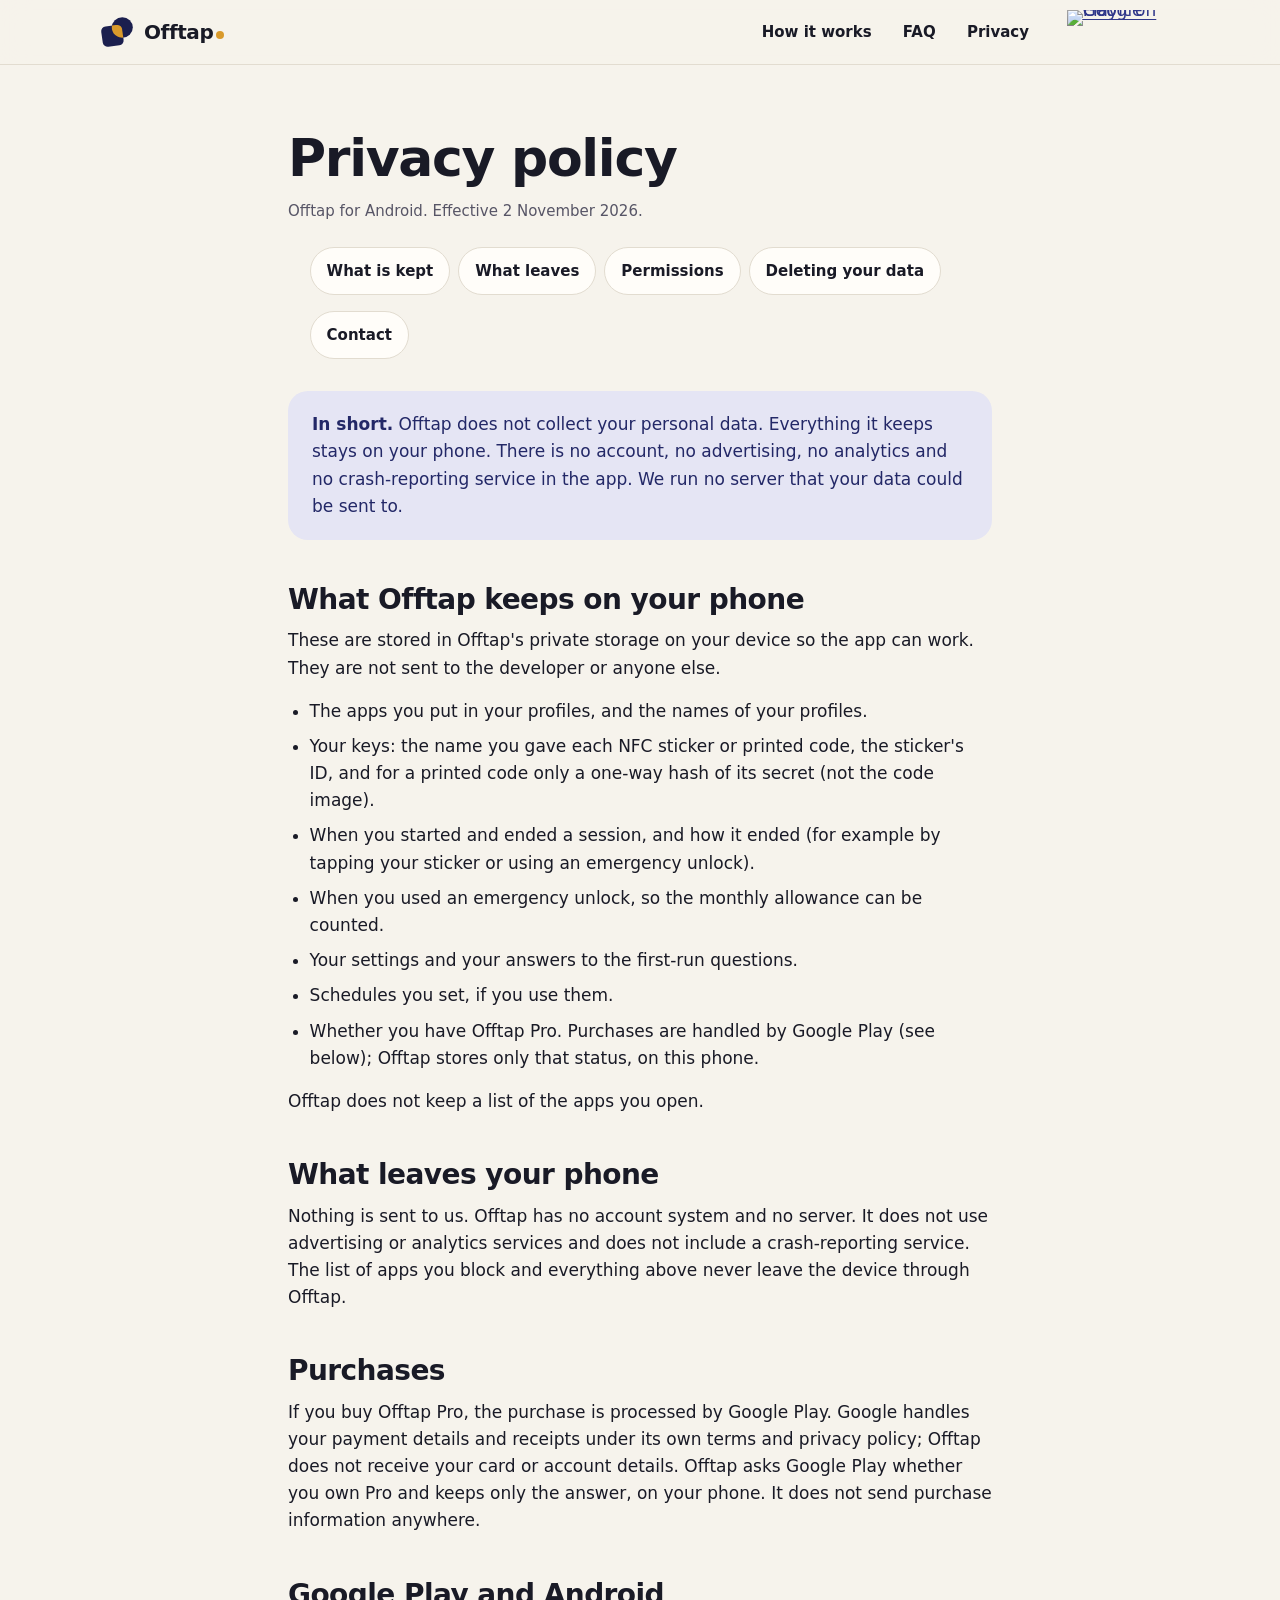
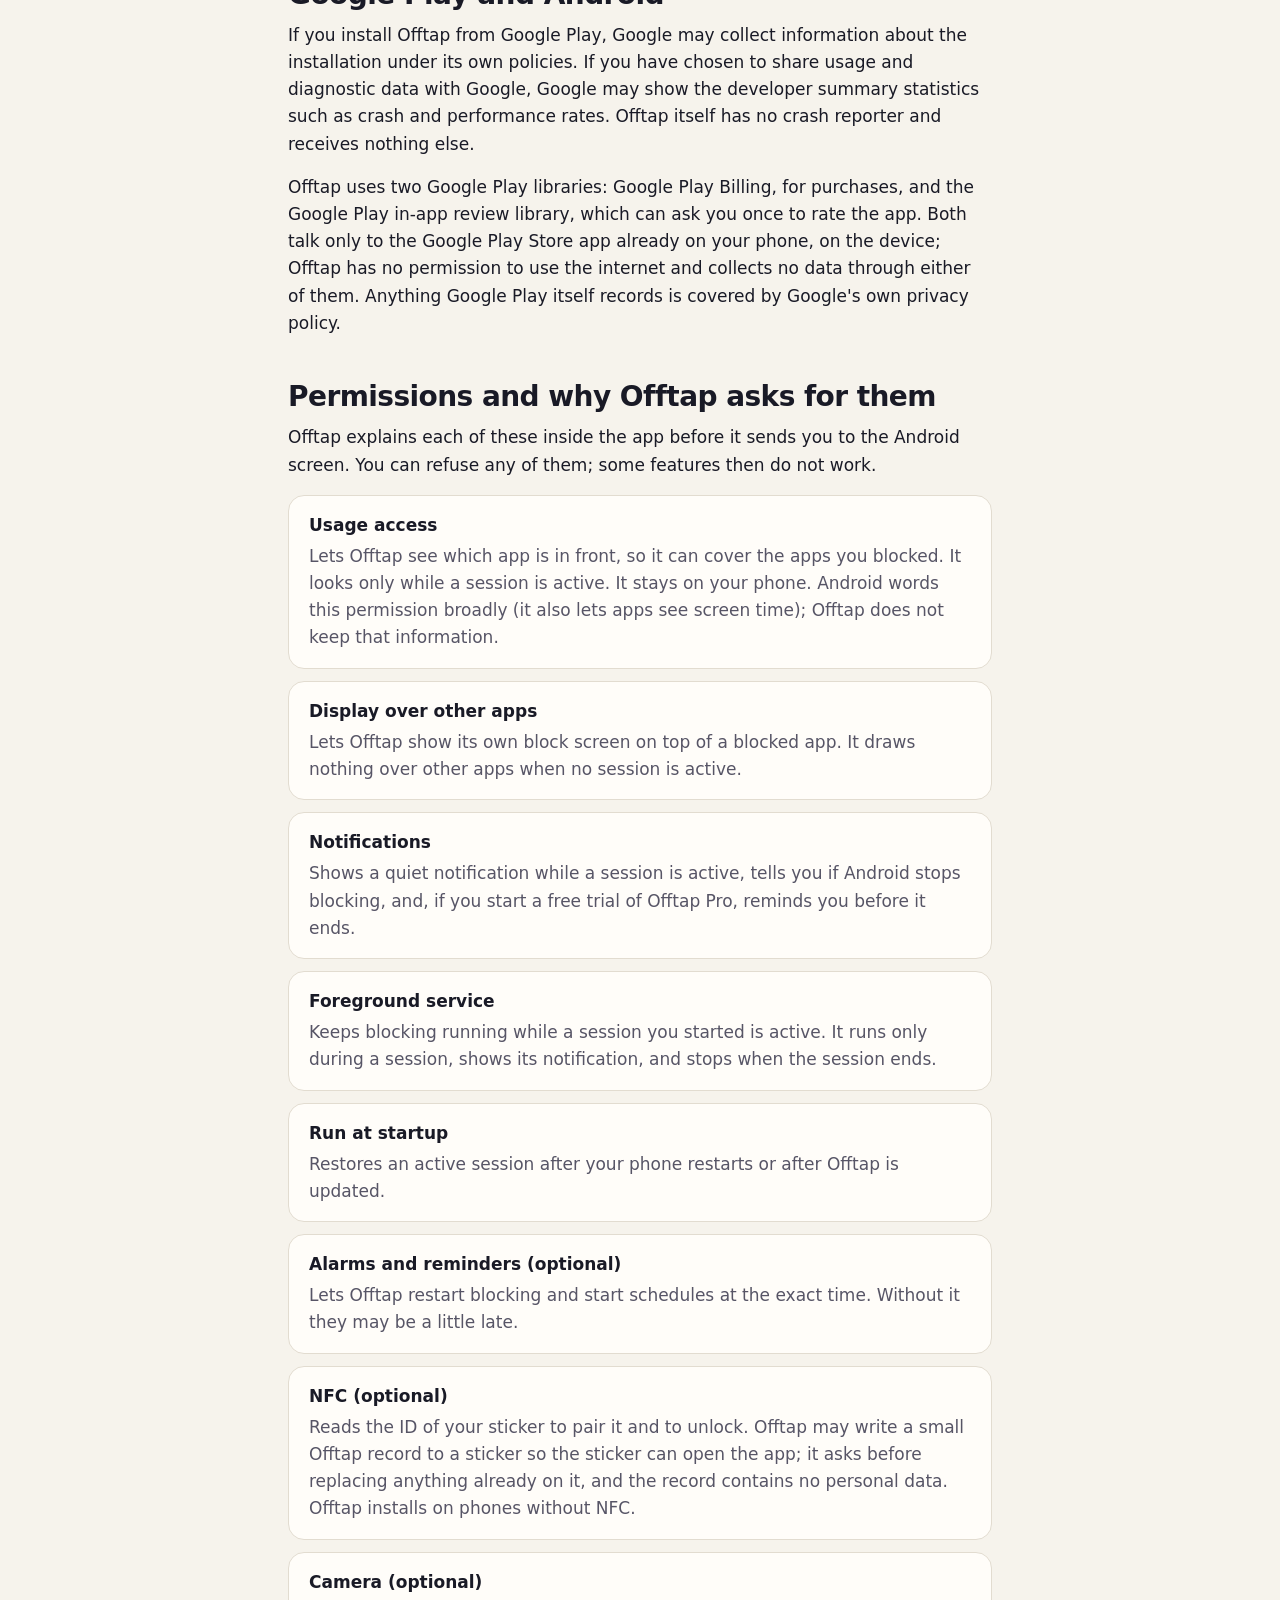
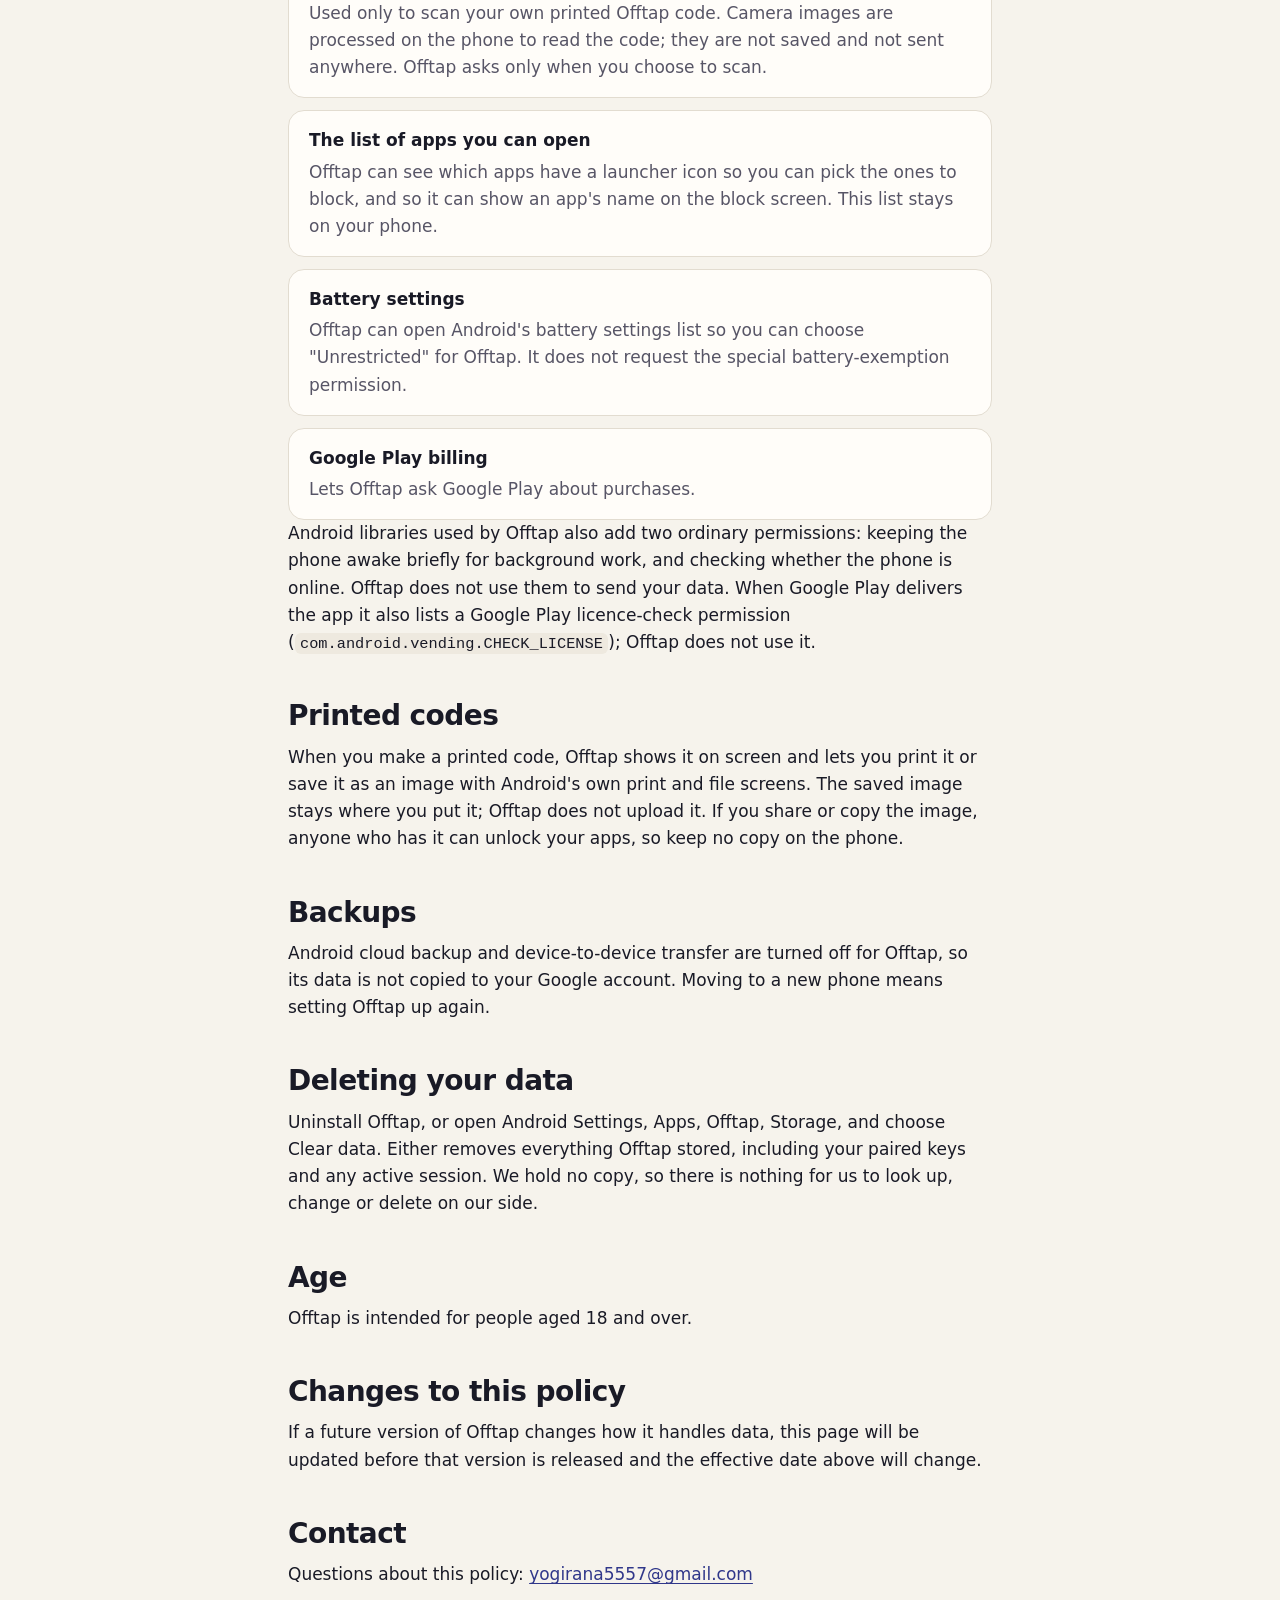
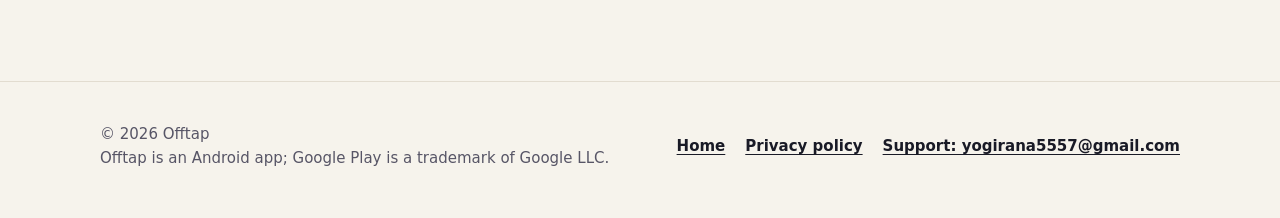
==== commit 5bd98a40: "Use the official Google Play badge (self-hosted) for all Play links Co-Authored-By: Claude Sonnet 5." ====
--- a/privacy/index.html
+++ b/privacy/index.html
@@ -34,7 +34,7 @@
 <nav class="nav" aria-label="Main">
 <a href="../#how">How it works</a><a href="../#faq">FAQ</a><a href="../privacy/">Privacy</a>
 </nav>
-<a class="btn btn-sm" href="https://play.google.com/store/apps/details?id=app.offtap"><svg viewBox="0 0 24 24" aria-hidden="true"><path fill="currentColor" d="M6 3.5v17a1 1 0 0 0 1.5.86l14-8.5a1 1 0 0 0 0-1.72l-14-8.5A1 1 0 0 0 6 3.5Z"/></svg><span class="long">Get it on Google Play</span><span class="short">Google Play</span></a>
+<a class="play hdr" href="https://play.google.com/store/apps/details?id=app.offtap"><img src="../assets/google-play-badge.png" width="134" height="52" alt="Get it on Google Play"></a>
 </div></header>
 <main id="main"><div class="wrap"><article class="prose">
 <h1>Privacy policy</h1>
--- a/assets/site.css
+++ b/assets/site.css
@@ -212,3 +212,5 @@
 .nf .code{font-size:.875rem;font-weight:700;letter-spacing:.14em;text-transform:uppercase;color:var(--muted)}
 
 @media print{.site-header,.skip,.stage,.gallery-wrap{display:none}body{background:#fff;color:#000}}
+
+.play{display:inline-flex;align-items:center;line-height:0;border-radius:10px}.play img{display:block;height:auto;max-width:100%}.play.hdr img{height:44px;width:auto;margin:-4px 0}.play.hero img,.play.cta img{height:64px;width:auto;margin:-6px -8px -6px -8px}@media (max-width:30rem){.play.hdr img{height:40px}.play.hero img,.play.cta img{height:60px}}.play:focus-visible{outline:3px solid var(--accent);outline-offset:3px}.night .play:focus-visible{outline-color:var(--night-accent)}
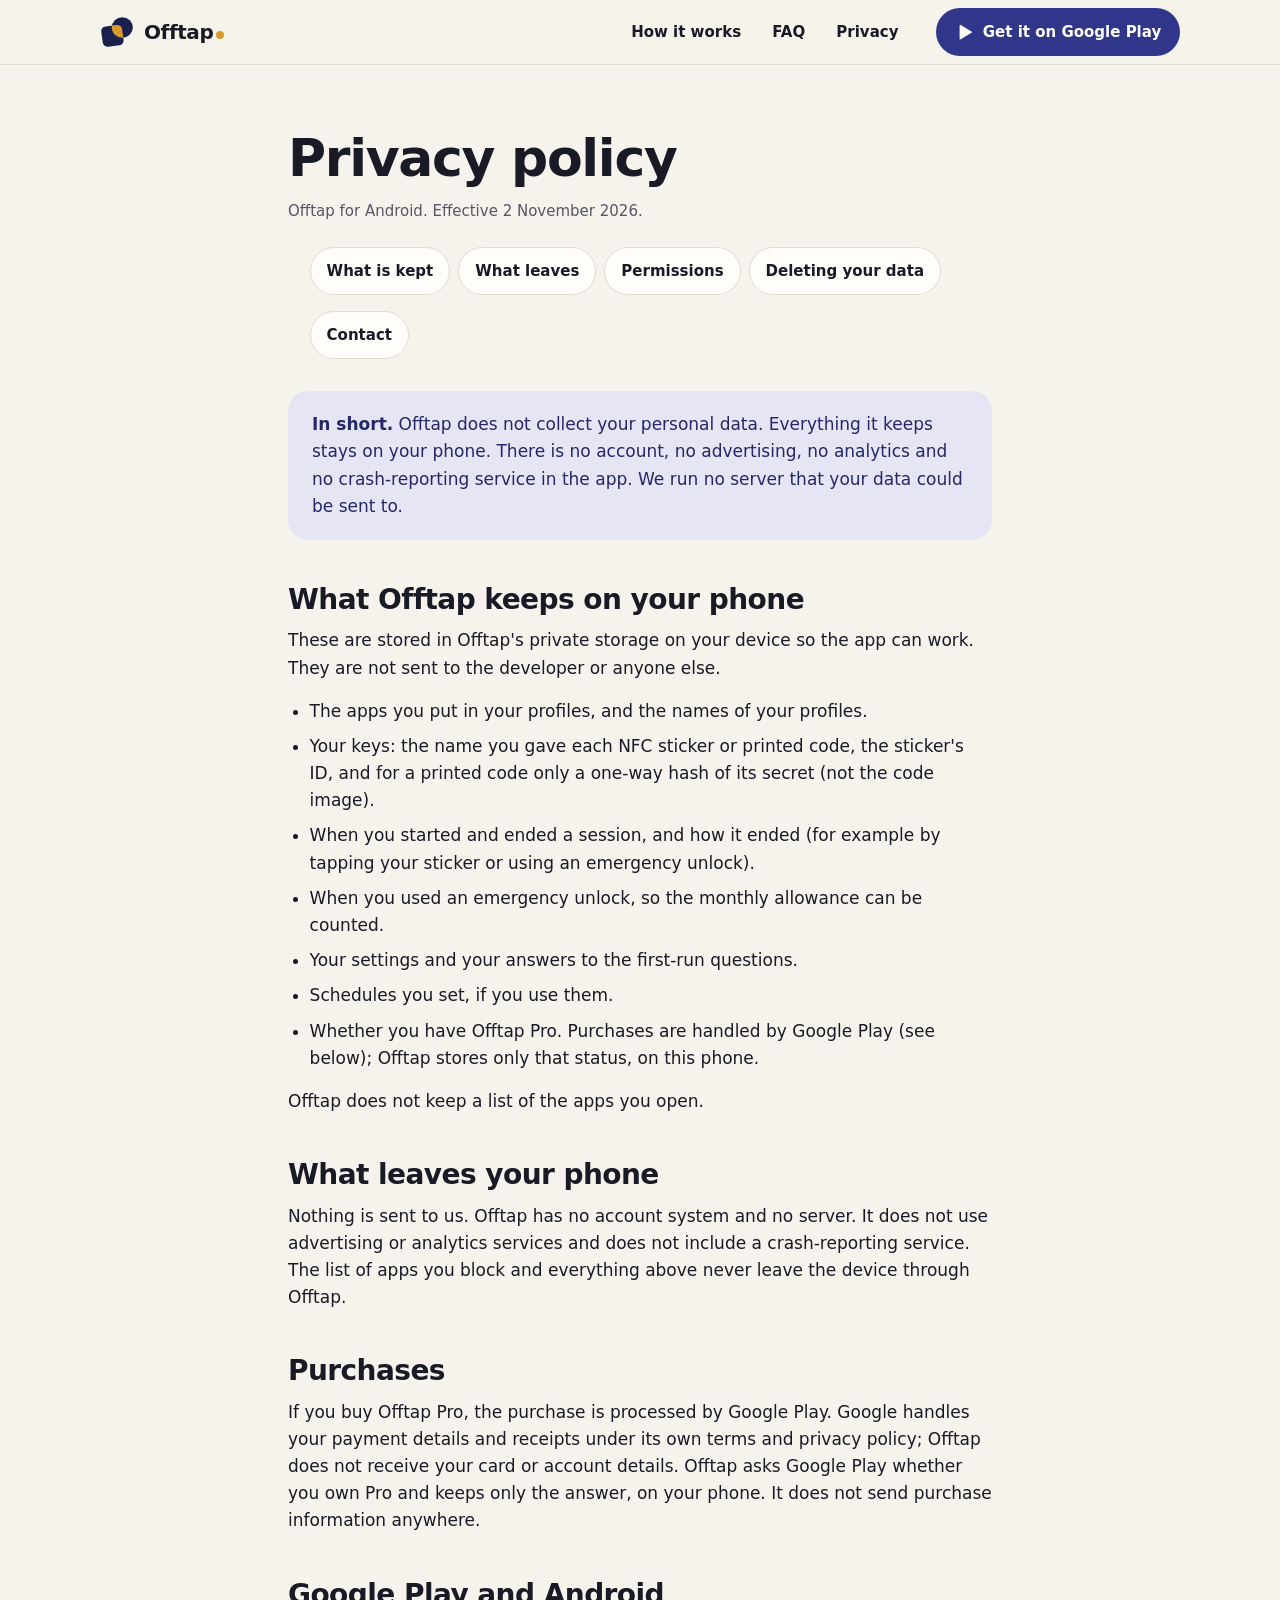
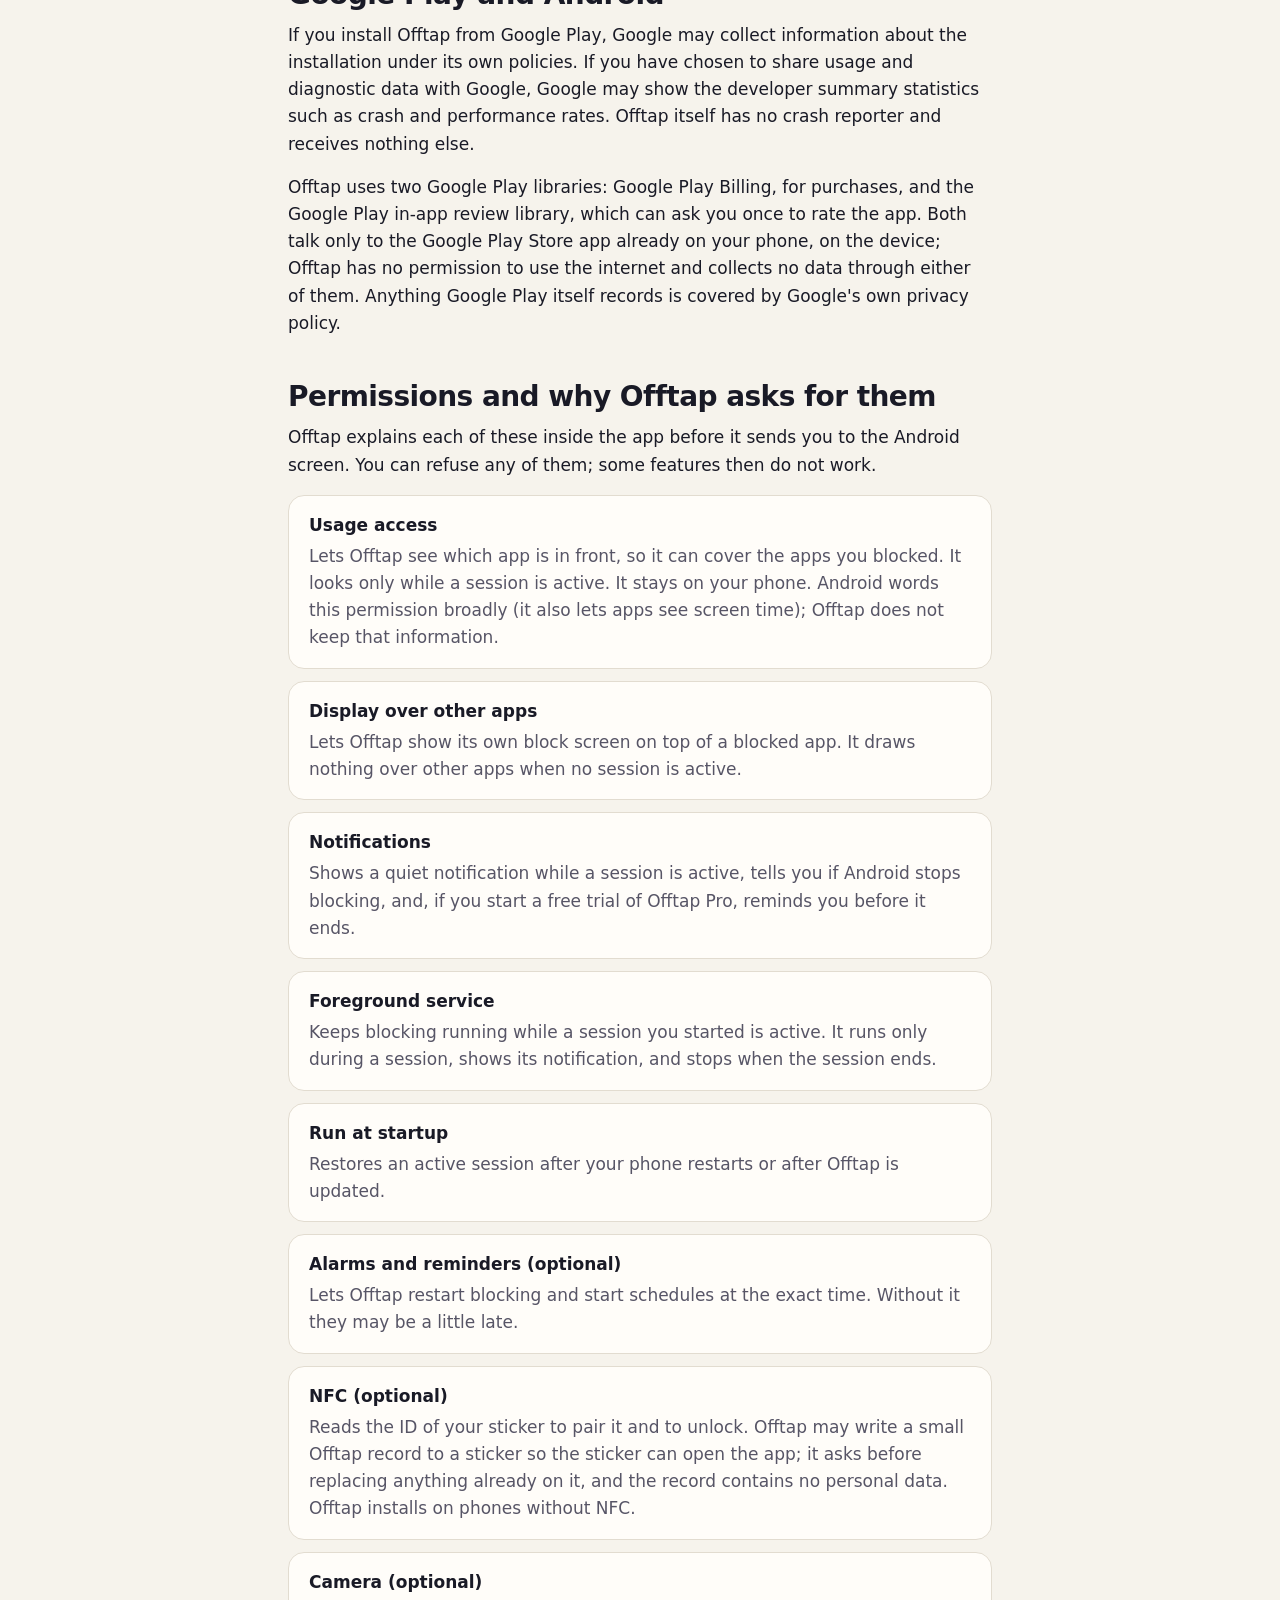
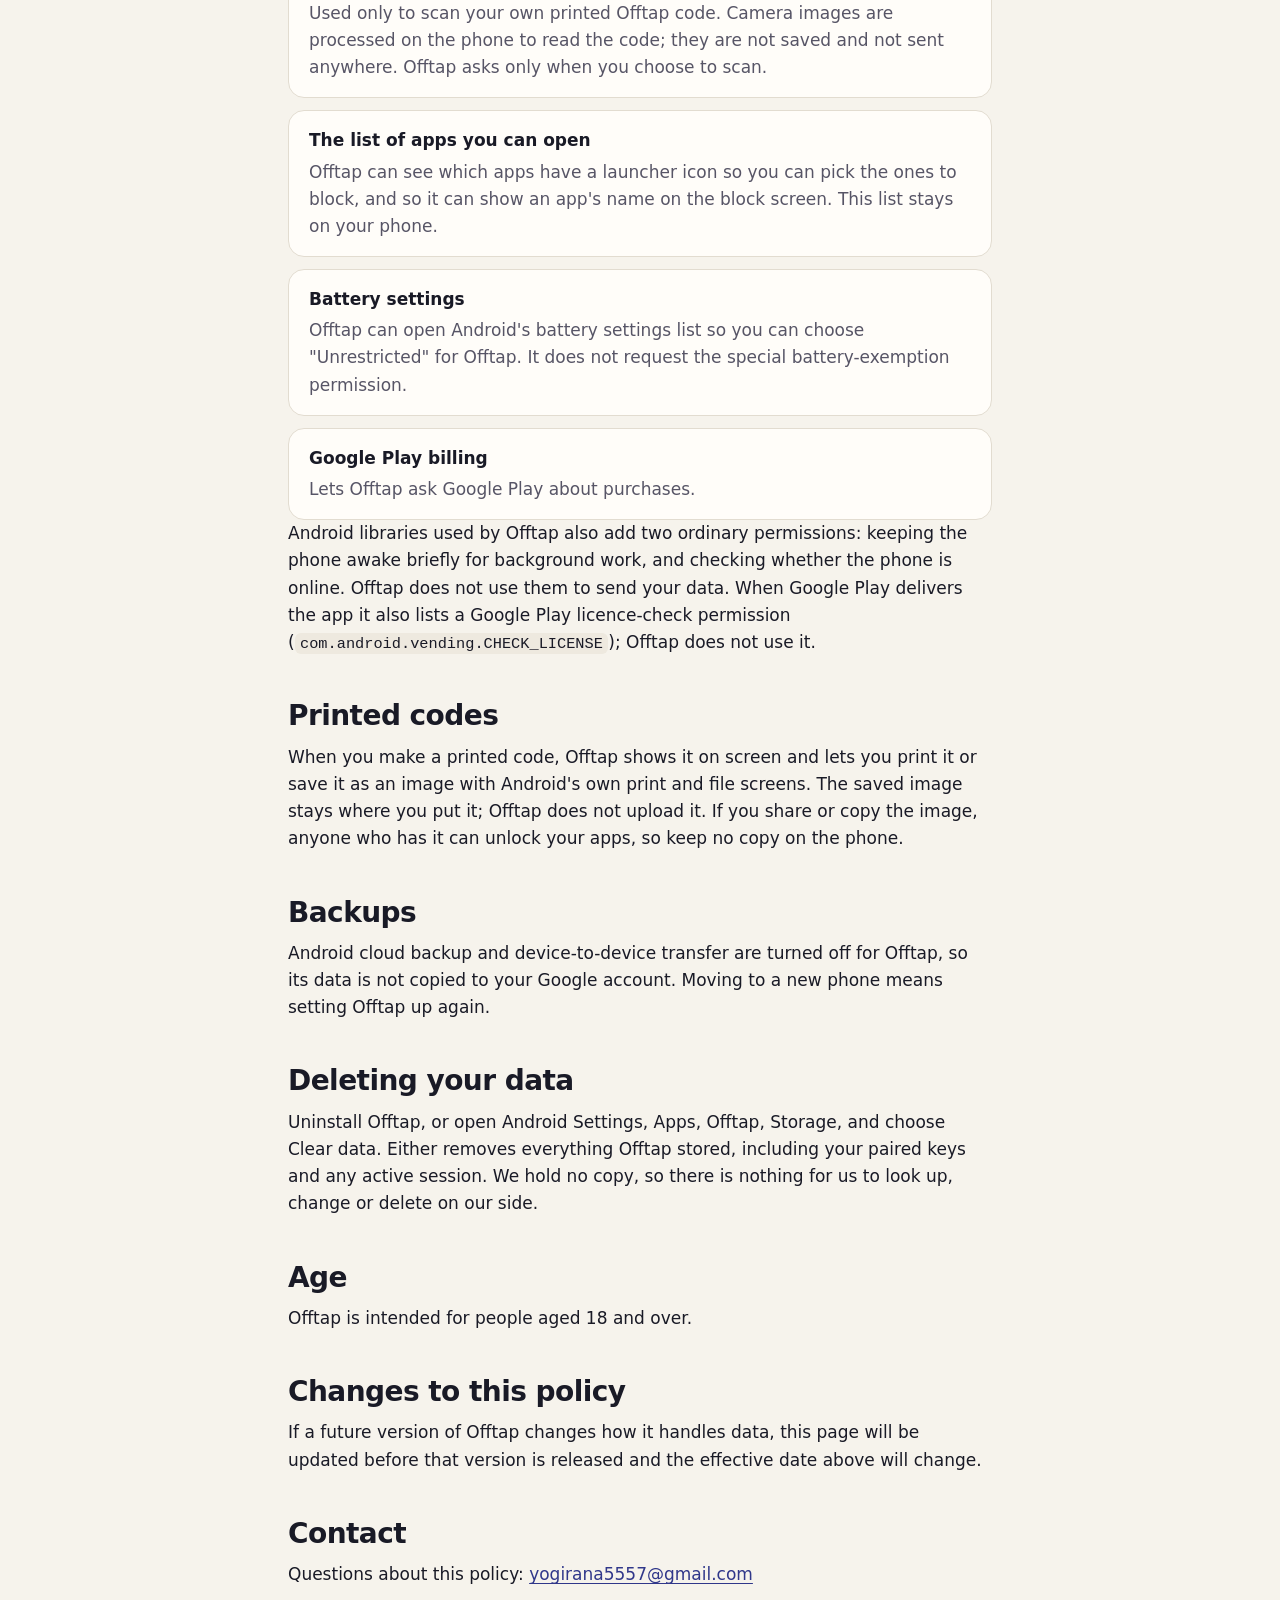
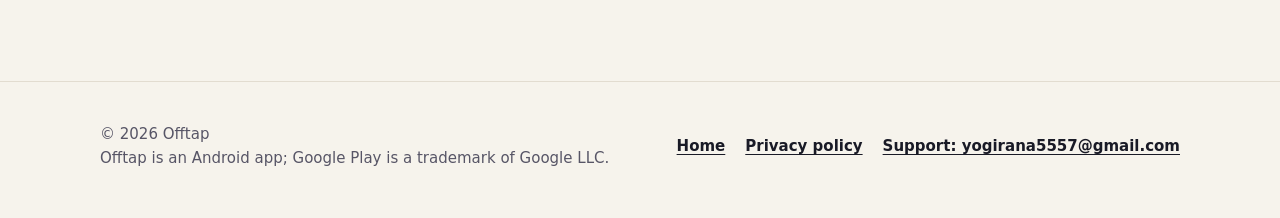
==== commit 9727440b: "Revert "Use the official Google Play badge (self-hosted) for all Play links" This reverts commit 5bd" ====
--- a/privacy/index.html
+++ b/privacy/index.html
@@ -34,7 +34,7 @@
 <nav class="nav" aria-label="Main">
 <a href="../#how">How it works</a><a href="../#faq">FAQ</a><a href="../privacy/">Privacy</a>
 </nav>
-<a class="play hdr" href="https://play.google.com/store/apps/details?id=app.offtap"><img src="../assets/google-play-badge.png" width="134" height="52" alt="Get it on Google Play"></a>
+<a class="btn btn-sm" href="https://play.google.com/store/apps/details?id=app.offtap"><svg viewBox="0 0 24 24" aria-hidden="true"><path fill="currentColor" d="M6 3.5v17a1 1 0 0 0 1.5.86l14-8.5a1 1 0 0 0 0-1.72l-14-8.5A1 1 0 0 0 6 3.5Z"/></svg><span class="long">Get it on Google Play</span><span class="short">Google Play</span></a>
 </div></header>
 <main id="main"><div class="wrap"><article class="prose">
 <h1>Privacy policy</h1>
--- a/assets/site.css
+++ b/assets/site.css
@@ -212,5 +212,3 @@
 .nf .code{font-size:.875rem;font-weight:700;letter-spacing:.14em;text-transform:uppercase;color:var(--muted)}
 
 @media print{.site-header,.skip,.stage,.gallery-wrap{display:none}body{background:#fff;color:#000}}
-
-.play{display:inline-flex;align-items:center;line-height:0;border-radius:10px}.play img{display:block;height:auto;max-width:100%}.play.hdr img{height:44px;width:auto;margin:-4px 0}.play.hero img,.play.cta img{height:64px;width:auto;margin:-6px -8px -6px -8px}@media (max-width:30rem){.play.hdr img{height:40px}.play.hero img,.play.cta img{height:60px}}.play:focus-visible{outline:3px solid var(--accent);outline-offset:3px}.night .play:focus-visible{outline-color:var(--night-accent)}
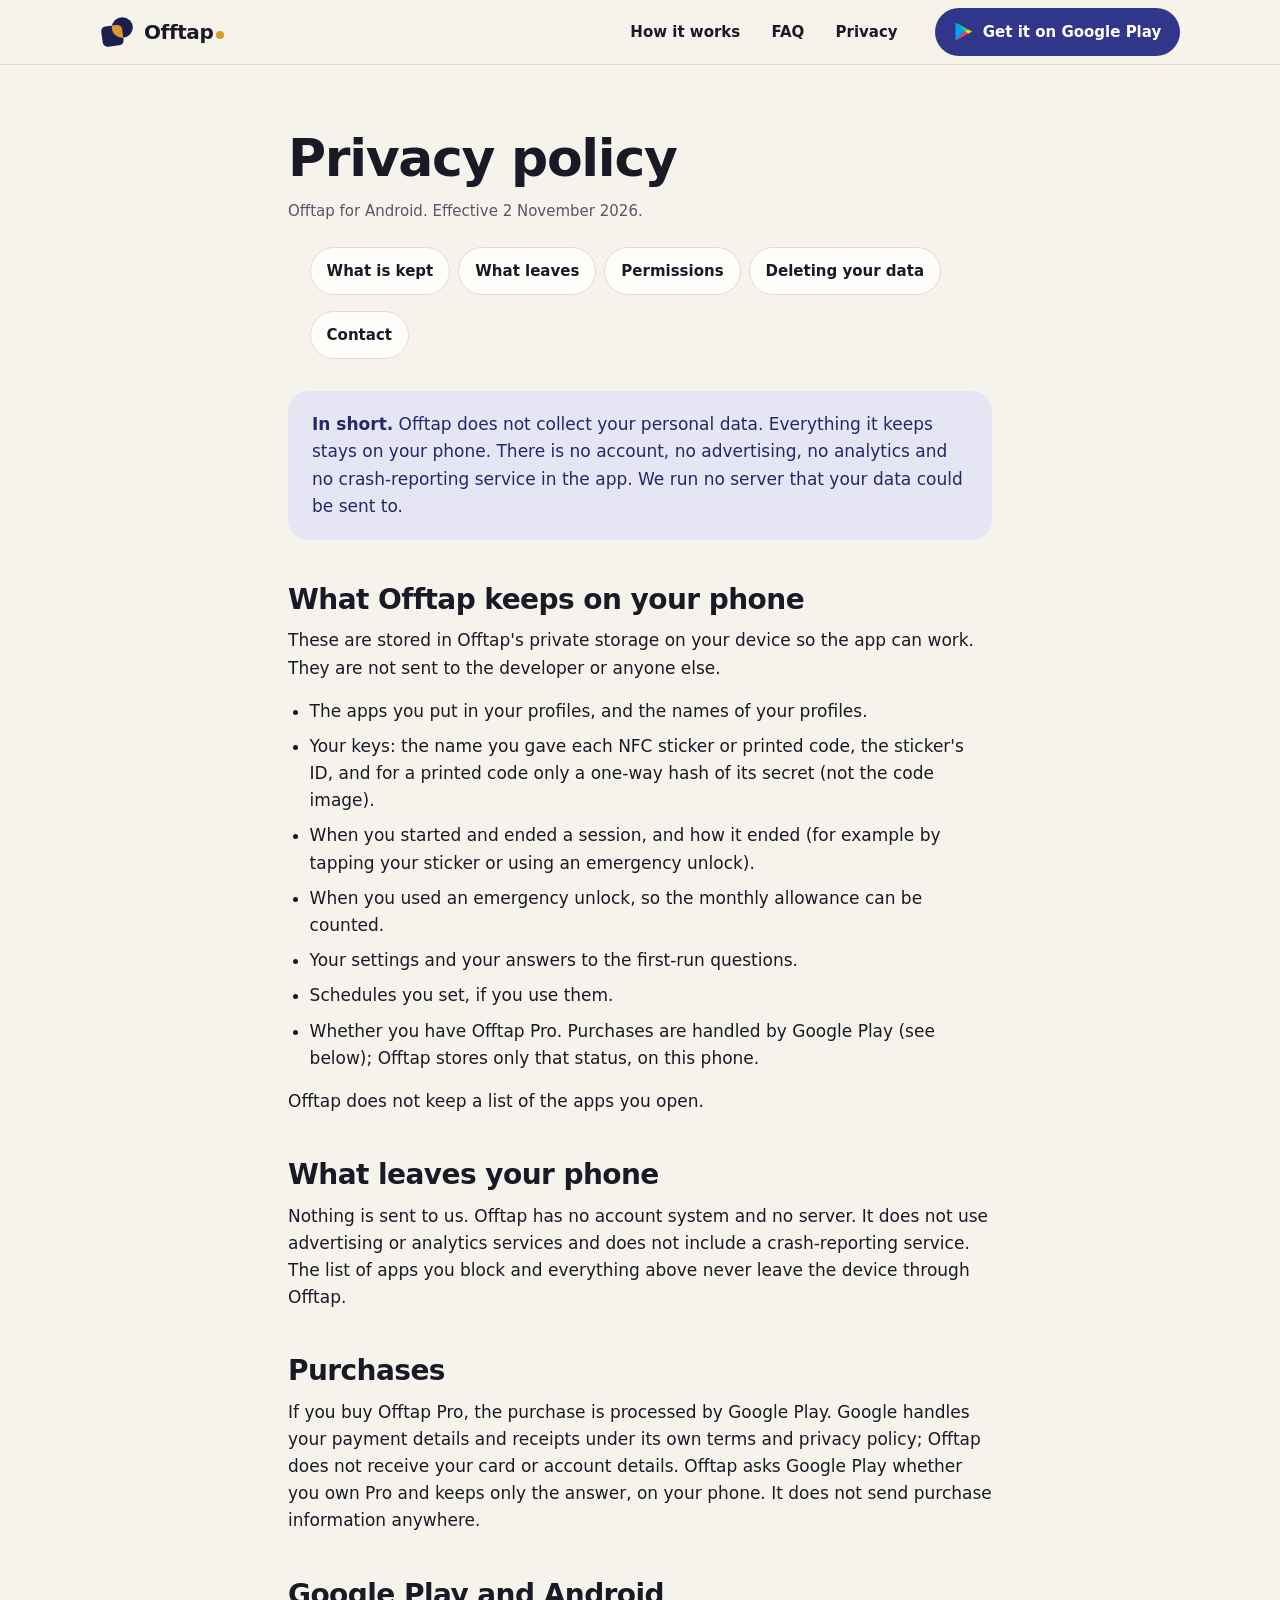
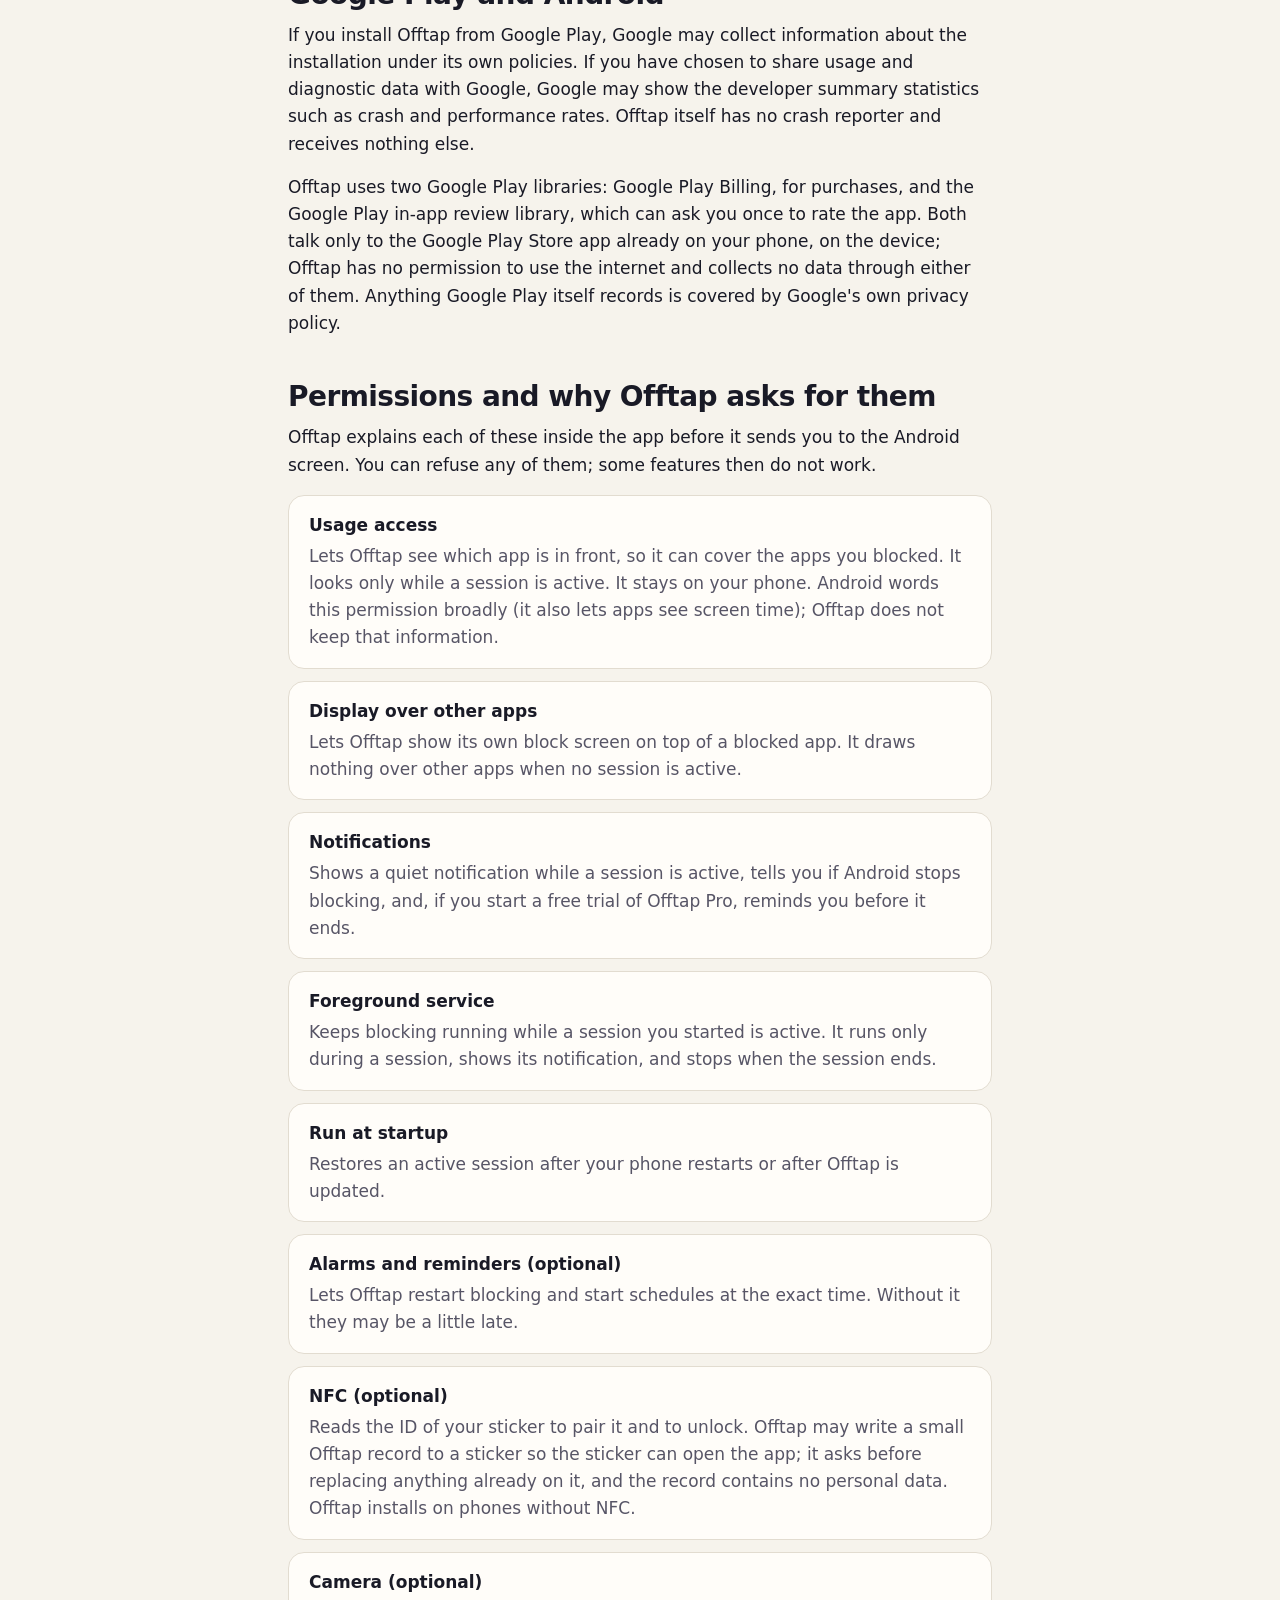
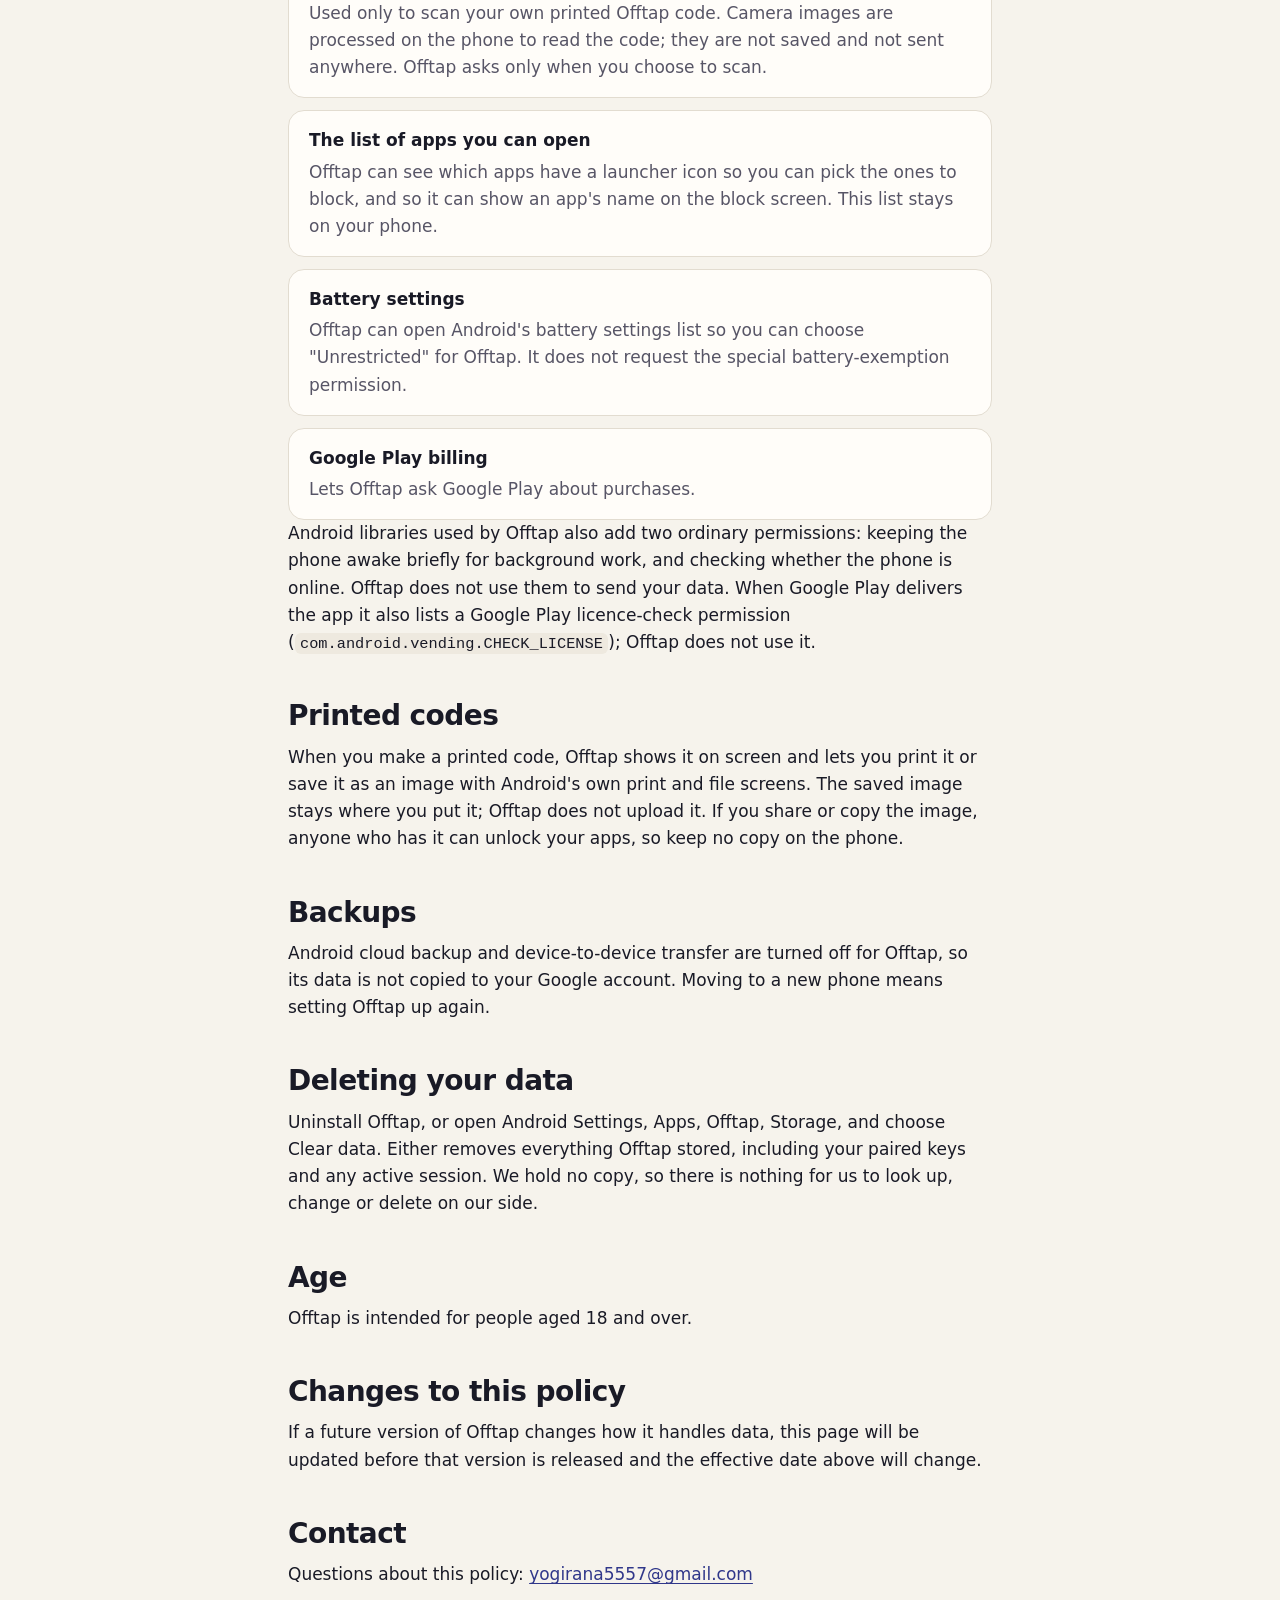
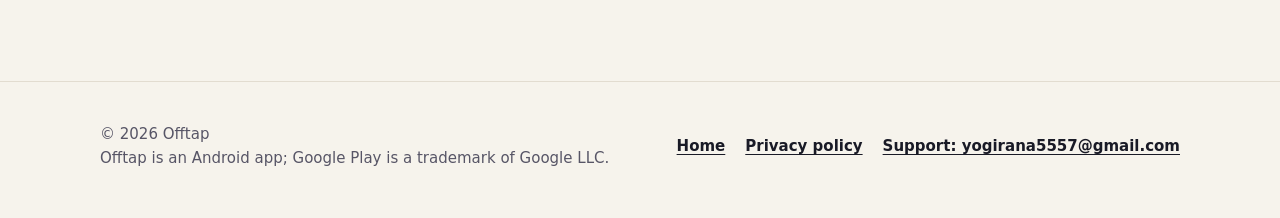
==== commit 12985021: "Play buttons: keep our button, use a four-colour Play icon as the leading glyph; drop the badge imag" ====
--- a/privacy/index.html
+++ b/privacy/index.html
@@ -34,7 +34,7 @@
 <nav class="nav" aria-label="Main">
 <a href="../#how">How it works</a><a href="../#faq">FAQ</a><a href="../privacy/">Privacy</a>
 </nav>
-<a class="btn btn-sm" href="https://play.google.com/store/apps/details?id=app.offtap"><svg viewBox="0 0 24 24" aria-hidden="true"><path fill="currentColor" d="M6 3.5v17a1 1 0 0 0 1.5.86l14-8.5a1 1 0 0 0 0-1.72l-14-8.5A1 1 0 0 0 6 3.5Z"/></svg><span class="long">Get it on Google Play</span><span class="short">Google Play</span></a>
+<a class="btn btn-sm" href="https://play.google.com/store/apps/details?id=app.offtap"><svg class="play-ico" viewBox="40 20 440 472" aria-hidden="true" focusable="false"><path fill="#00A0FF" d="M60 30 290 256 60 482Z"/><path fill="#00E475" d="M60 30 372 202 290 256Z"/><path fill="#FFD500" d="M372 202 470 256 372 310 290 256Z"/><path fill="#FF3A44" d="M290 256 372 310 60 482Z"/></svg><span class="long">Get it on Google Play</span><span class="short">Google Play</span></a>
 </div></header>
 <main id="main"><div class="wrap"><article class="prose">
 <h1>Privacy policy</h1>
--- a/assets/site.css
+++ b/assets/site.css
@@ -212,3 +212,5 @@
 .nf .code{font-size:.875rem;font-weight:700;letter-spacing:.14em;text-transform:uppercase;color:var(--muted)}
 
 @media print{.site-header,.skip,.stage,.gallery-wrap{display:none}body{background:#fff;color:#000}}
+
+.btn .play-ico{width:1.2rem;height:1.2rem;flex:none}
